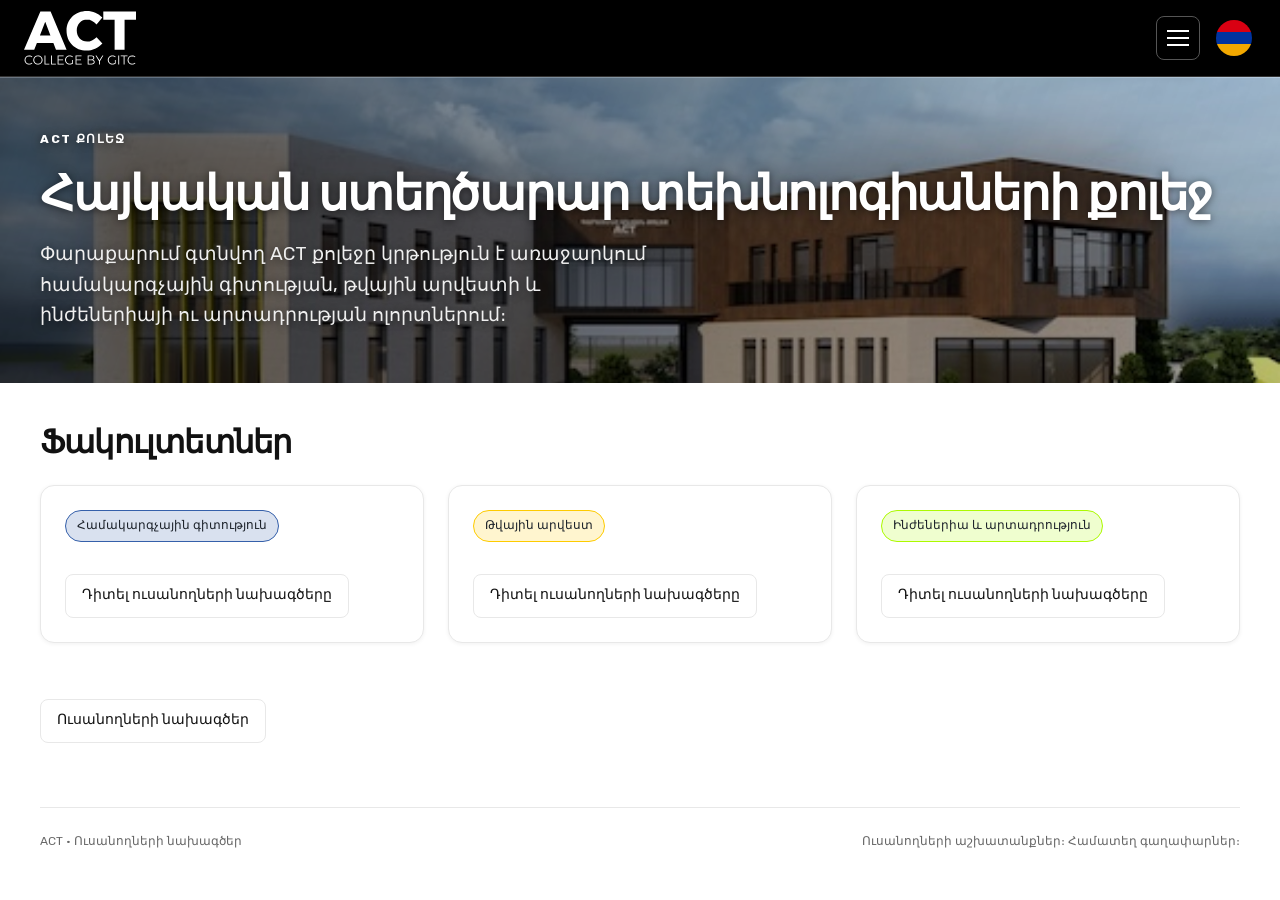
==== index.html @ 12bc4b65 "Convert navigation to static HTML pages with shared layout and bilingual content" ====
<!doctype html>
<html lang="en">
<head>
  <meta charset="utf-8">
  <meta name="viewport" content="width=device-width, initial-scale=1">

  <meta
    name="description"
    content="Explore creative and technical projects by ACT students."
  >

  <title>Home · ACT</title>

  <link rel="stylesheet" href="style.css?v=20261022-1">
  <script src="script.js?v=20261022-mp-1" defer></script>
</head>

<body data-page="index">
  <a class="skip-link" href="#main" data-translation="Skip to content">Skip to content</a>

  <header class="section-header college-header">
    <div class="college-header-inner">
      <a class="college-logo" href="index.html" aria-label="ACT College" data-translation-label="ACT College">
        <svg aria-hidden="true" focusable="false" width="92" height="44" viewBox="0 0 92 44" fill="none" xmlns="http://www.w3.org/2000/svg"><path d="M24.1277 26.3596H10.5895L8.40161 31.9179H0L13.4507 0.493075H21.8523L34.9865 31.9179H26.2752L24.1277 26.3596ZM21.7176 20.0855L17.4293 8.88113L13.0535 20.0855H21.7244H21.7176Z" fill="#fff"></path><path d="M51.8298 6.94952C47.0029 6.94952 43.3407 10.8464 43.3407 16.0467C43.3407 21.247 47.0029 25.1439 51.8298 25.1439C54.4216 25.1439 57.4174 23.7121 59.6053 21.4699L64.3851 26.623C61.0325 30.1619 56.0306 32.4919 51.3855 32.4919C41.9606 32.4919 34.9458 25.4546 34.9458 16.1278C34.9458 6.80094 42.1356 0 51.6951 0C56.3403 0 61.2143 2.10714 64.3379 5.42319L59.5986 11.1638C57.5453 8.56365 54.5495 6.94952 51.823 6.94952H51.8298Z" fill="#fff"></path><path d="M92 0.493225V7.2604H82.6155V31.9113H74.4361V7.2604H65.1391V0.493225H92Z" fill="#fff"></path><path d="M4.26852 37.1518C2.54512 37.1518 1.17178 38.5228 1.17178 40.2382C1.17178 41.9536 2.54512 43.3246 4.26852 43.3246C5.08983 43.3246 5.88422 42.9869 6.48337 42.4331L6.92095 42.9059C6.20736 43.5677 5.23121 44 4.23486 44C2.12773 44 0.437981 42.3251 0.437981 40.2449C0.437981 38.1648 2.13446 36.5169 4.25506 36.5169C5.2514 36.5169 6.21409 36.9154 6.90749 37.5705L6.47664 38.077C5.89095 37.4962 5.08983 37.1585 4.26179 37.1585L4.26852 37.1518Z" fill="#fff"></path><path d="M15.2615 40.2382C15.2615 42.3251 13.565 43.9932 11.431 43.9932C9.29691 43.9932 7.60043 42.3183 7.60043 40.2382C7.60043 38.158 9.29691 36.5101 11.431 36.5101C13.565 36.5101 15.2615 38.1648 15.2615 40.2382ZM8.34096 40.2382C8.34096 41.9536 9.74796 43.3449 11.4444 43.3449C13.1409 43.3449 14.5277 41.9536 14.5277 40.2382C14.5277 38.5227 13.1342 37.1652 11.4444 37.1652C9.75469 37.1652 8.34096 38.5362 8.34096 40.2382Z" fill="#fff"></path><path d="M17.5778 36.5709V43.2706H20.8091V43.9257H16.8574V36.5709H17.5845H17.5778Z" fill="#fff"></path><path d="M22.9626 36.5713V43.2709H26.194V43.926H22.2423V36.5713H22.9693H22.9626Z" fill="#fff"></path><path d="M32.5298 36.571V37.2261H28.3424V39.86H32.0854V40.5151H28.3424V43.2841H32.6644V43.9392H27.6221V36.5845H32.5298V36.571Z" fill="#fff"></path><path d="M39.5853 40.3327H40.2248V43.0274C39.5247 43.615 38.5283 43.9932 37.5387 43.9932C35.4181 43.9932 33.7216 42.3183 33.7216 40.2382C33.7216 38.158 35.4316 36.5101 37.5724 36.5101C38.5822 36.5101 39.5449 36.8883 40.245 37.5097L39.8276 38.023C39.2285 37.4624 38.4139 37.1517 37.5724 37.1517C35.8422 37.1517 34.4554 38.5295 34.4554 40.2382C34.4554 41.9468 35.849 43.3449 37.5791 43.3449C38.2927 43.3449 39.0063 43.095 39.5853 42.683V40.3327Z" fill="#fff"></path><path d="M47.2665 36.5709V37.226H43.0791V39.86H46.8222V40.5151H43.0791V43.2841H47.4011V43.9392H42.3588V36.5844H47.2665V36.5709Z" fill="#fff"></path><path d="M57.7415 38.4012C57.7415 39.2725 57.2299 39.8938 56.3682 40.0762C57.4453 40.2247 58.0781 40.9204 58.0781 41.9267C58.0781 43.1896 57.0952 43.9257 55.4257 43.9257H52.3222V36.5575H55.3988C56.8663 36.5575 57.7482 37.2396 57.7482 38.4012H57.7415ZM56.9943 38.4958C56.9943 37.6854 56.3951 37.2126 55.3584 37.2194H53.0425V39.806H55.3584C56.3951 39.806 56.9943 39.3333 56.9943 38.489V38.4958ZM57.3376 41.8524C57.3376 40.9676 56.6038 40.4544 55.3584 40.4544H53.0425V43.2774H55.3584C56.6038 43.2774 57.3376 42.7641 57.3376 41.8591V41.8524Z" fill="#fff"></path><path d="M62.3457 41.3053V43.9257H61.6186V41.3053L58.7575 36.5709H59.5115L61.9889 40.5286L64.4124 36.5709H65.1664L62.3457 41.3053Z" fill="#fff"></path><path d="M74.6794 40.3327H75.3189V43.0274C74.6188 43.615 73.6224 43.9932 72.6328 43.9932C70.5122 43.9932 68.8157 42.3183 68.8157 40.2382C68.8157 38.158 70.5257 36.5101 72.6665 36.5101C73.6763 36.5101 74.639 36.8883 75.3391 37.5097L74.9217 38.023C74.3226 37.4624 73.508 37.1517 72.6665 37.1517C70.9363 37.1517 69.5495 38.5295 69.5495 40.2382C69.5495 41.9468 70.9431 43.3449 72.6732 43.3449C73.3868 43.3449 74.1004 43.095 74.6794 42.683V40.3327Z" fill="#fff"></path><path d="M78.1728 36.5712V43.9259H77.4458V36.5712H78.1728Z" fill="#fff"></path><path d="M85.0123 36.5643V37.2262H82.5887V43.9258H81.8617V37.2262H79.4381V36.5643H85.0123Z" fill="#fff"></path><path d="M88.9173 37.1518C87.1939 37.1518 85.8206 38.5228 85.8206 40.2382C85.8206 41.9536 87.1939 43.3246 88.9173 43.3246C89.7386 43.3246 90.533 42.9869 91.1322 42.4332L91.5697 42.9059C90.8561 43.5678 89.88 44 88.8837 44C86.7765 44 85.0868 42.3251 85.0868 40.245C85.0868 38.1648 86.7832 36.5169 88.9038 36.5169C89.9002 36.5169 90.8629 36.9154 91.5563 37.5705L91.1254 38.077C90.5397 37.4962 89.7386 37.1585 88.9106 37.1585L88.9173 37.1518Z" fill="#fff"></path></svg>
      </a>
      <button id="college-menu-toggle" type="button" aria-expanded="false" aria-controls="college-navigation" aria-label="Menu" data-translation-label="Menu">
        <span class="menu-icon" aria-hidden="true"><span></span><span></span><span></span></span>
      </button>
      <nav id="college-navigation" class="college-navigation" aria-label="College navigation" data-translation-label="College navigation">
          <a class="college-nav-item" href="index.html" data-translation="Home">Home</a>
          <a class="college-nav-item" href="admission.html" data-translation="Admission">Admission</a>
          <a class="college-nav-item" href="portal.html" data-translation="Portal">Portal</a>
          <a class="college-nav-item" href="academia.html" data-translation="Academia">Academia</a>
          <a class="college-nav-item" href="projects.html" data-translation="Projects">Projects</a>
          <a class="college-nav-item" href="partners.html" data-translation="International Partners">International Partners</a>
          <a class="college-nav-item" href="about.html" data-translation="About Us">About Us</a>
          <a class="college-nav-item" href="careers.html" data-translation="Careers">Careers</a>
          <a class="college-nav-item" href="contact.html" data-translation="Contact Us">Contact Us</a>
          <a class="college-nav-item" href="store.html" data-translation="Store">Store</a>
        <a class="college-apply" href="admission.html" data-translation="Apply">Apply</a>
      </nav>
      <div class="language-picker">
        <button id="language-toggle" type="button" aria-label="Հայերեն․ փոխել լեզուն" aria-haspopup="menu" aria-expanded="false" aria-controls="language-menu"></button>
        <div id="language-menu" class="language-menu" role="menu" aria-label="Language / Լեզու" hidden>
          <button id="language-option" type="button" role="menuitem" aria-label="English"></button>
        </div>
      </div>
    </div>
  </header>

  <main id="main" tabindex="-1"><section class="hero"><div class="container">
    <p class="eyebrow" data-translation="ACT College">ACT College</p>
    <h1 data-translation="Armenian Creative Technologies College">Armenian Creative Technologies College</h1>
    <p data-translation="ACT College in Parakar offers education in Computer Science, Digital Art, and Engineering and Manufacturing.">ACT College in Parakar offers education in Computer Science, Digital Art, and Engineering and Manufacturing.</p>
  </div></section>
  <section class="container catalog"><h2 data-translation="Faculties">Faculties</h2><div class="grid"><article class="panel"><span class="badge cs" data-translation="Computer Science">Computer Science</span><div class="content-section"><a class="button-link" href="projects.html?category=Computer%20Science" data-translation="View student projects">View student projects</a></div></article><article class="panel"><span class="badge art" data-translation="Digital Art">Digital Art</span><div class="content-section"><a class="button-link" href="projects.html?category=Digital%20Art" data-translation="View student projects">View student projects</a></div></article><article class="panel"><span class="badge eng" data-translation="Engineering and Manufacturing">Engineering and Manufacturing</span><div class="content-section"><a class="button-link" href="projects.html?category=Engineering%20and%20Manufacturing" data-translation="View student projects">View student projects</a></div></article></div>
    <div class="content-section"><a class="button-link" href="projects.html" data-translation="Student Projects">Student Projects</a></div>
  </section></main>

  <footer class="container footer">
    <span data-translation="ACT · Student Projects">ACT · Student Projects</span>
    <span data-translation="Student work. Shared ideas.">Student work. Shared ideas.</span>
  </footer>

  <noscript>
    <p class="container">
      Please enable JavaScript to browse projects and student profiles.
    </p>
  </noscript>
</body>
</html>
---- style.css ----
/* Цвета и общие настройки */

:root {
  --ink: #1b2347;
  --muted: #59627c;
  --blue: #304fbd;
  --line: #e1e5ee;
  --surface: #f6f7fb;

  --radius: 18px;
  --shadow: 0 5px 20px rgba(27, 35, 71, 0.06);

  --cs-bg: #e4f3df;
  --cs-ink: #275d26;

  --art-bg: #fff0cc;
  --art-ink: #805214;

  --eng-bg: #e3e8ff;
  --eng-ink: #30469b;
}

* {
  box-sizing: border-box;
}

html {
  scroll-behavior: smooth;
}

body {
  margin: 0;
  background: #ffffff;
  color: var(--ink);
  font-family:
    system-ui,
    -apple-system,
    BlinkMacSystemFont,
    "Segoe UI",
    sans-serif;
  font-size: 16px;
  line-height: 1.6;
}

a {
  color: var(--blue);
  text-decoration: none;
}

a:hover {
  text-decoration: underline;
}

button {
  font: inherit;
  cursor: pointer;
}

button,
a {
  -webkit-tap-highlight-color: transparent;
}

:focus-visible {
  outline: 3px solid var(--blue);
  outline-offset: 4px;
}

#main:focus {
  outline: none;
}

img {
  display: block;
  width: 100%;
  height: auto;
  object-fit: cover;
}

h1,
h2,
h3,
p {
  margin-top: 0;
}

h1,
h2,
h3 {
  line-height: 1.2;
  letter-spacing: -0.035em;
}

h1 {
  margin-bottom: 16px;
  font-size: clamp(2rem, 4.5vw, 3.5rem);
}

h2 {
  margin-bottom: 24px;
  font-size: clamp(1.5rem, 3vw, 2rem);
}

h3 {
  margin-bottom: 12px;
  font-size: 1.25rem;
}

p {
  margin-bottom: 16px;
}

.container {
  width: min(1200px, calc(100% - 48px));
  margin-inline: auto;
}

/* Верхняя строка раздела */

.section-header {
  border-bottom: 1px solid var(--line);
}

.brand {
  display: flex;
  align-items: center;
  gap: 18px;
  min-height: 88px;
  font-size: 15px;
  font-weight: 650;
}

.brand-name {
  color: #141720;
  font-size: 36px;
  font-weight: 850;
  letter-spacing: -0.06em;
}

.brand-divider {
  width: 1px;
  height: 30px;
  background: var(--line);
}

/* Главный баннер */

.hero {
  color: #ffffff;
  background-color: #15233b;
  background-image:
    linear-gradient(
      110deg,
      rgba(14, 22, 43, 0.94),
      rgba(14, 22, 43, 0.45)
    ),
    url("assets/act-college.jpg");
  background-position: center;
  background-size: cover;
}

.hero .container {
  padding-block: 72px;
}

.eyebrow {
  margin-bottom: 16px;
  font-size: 12px;
  font-weight: 750;
  letter-spacing: 0.14em;
  text-transform: uppercase;
}

.hero p:last-child {
  max-width: 620px;
  margin-bottom: 0;
  color: #e6e9f3;
  font-size: clamp(1rem, 2vw, 1.2rem);
}

/* Каталог и фильтры */

.catalog {
  padding-block: 40px 64px;
}

.catalog-toolbar {
  display: flex;
  flex-wrap: wrap;
  align-items: center;
  justify-content: space-between;
  gap: 20px;
  margin-bottom: 28px;
}

.filters {
  display: flex;
  flex-wrap: wrap;
  gap: 8px;
}

.filter {
  min-height: 44px;
  padding: 10px 18px;
  border: 1px solid var(--line);
  border-radius: 999px;
  background: #ffffff;
  color: var(--muted);
  font-size: 14px;
  font-weight: 650;
}

.filter:hover {
  background: var(--surface);
  color: var(--ink);
}

.filter[aria-pressed="true"] {
  border-color: var(--ink);
  background: var(--ink);
  color: #ffffff;
}

.count {
  margin: 0;
  color: var(--muted);
  font-size: 14px;
}

.grid {
  display: grid;
  grid-template-columns: repeat(3, minmax(0, 1fr));
  gap: 24px;
}

/* Карточки проектов */

.project-card {
  display: flex;
  flex-direction: column;
  overflow: hidden;
  border: 1px solid var(--line);
  border-radius: var(--radius);
  background: #ffffff;
  box-shadow: var(--shadow);
  transition:
    transform 0.2s,
    box-shadow 0.2s;
}

.project-card:hover {
  transform: translateY(-3px);
  box-shadow: 0 12px 28px rgba(27, 35, 71, 0.1);
}

.card-cover {
  display: block;
  overflow: hidden;
  background: var(--surface);
}

.card-cover img {
  aspect-ratio: 16 / 10;
}

.card-body {
  display: flex;
  flex: 1;
  flex-direction: column;
  padding: 22px;
}

.badges {
  display: flex;
  flex-wrap: wrap;
  gap: 8px;
  margin-bottom: 16px;
}

.badge {
  display: inline-block;
  padding: 5px 11px;
  border-radius: 999px;
  background: var(--surface);
  color: var(--muted);
  font-size: 12px;
  font-weight: 750;
}

.badge.cs {
  background: var(--cs-bg);
  color: var(--cs-ink);
}

.badge.art {
  background: var(--art-bg);
  color: var(--art-ink);
}

.badge.eng {
  background: var(--eng-bg);
  color: var(--eng-ink);
}

.project-card h3 a {
  color: var(--ink);
}

.summary {
  margin-bottom: 24px;
  color: var(--muted);
  font-size: 14px;
}

.card-bottom {
  display: flex;
  align-items: center;
  justify-content: space-between;
  gap: 12px;
  margin-top: auto;
  padding-top: 18px;
  border-top: 1px solid var(--line);
}

.authors {
  display: flex;
  align-items: center;
  gap: 8px;
  min-width: 0;
  color: var(--muted);
  font-size: 12px;
}

.avatar-stack {
  display: flex;
  flex-shrink: 0;
}

.avatar {
  display: inline-flex;
  flex-shrink: 0;
  align-items: center;
  justify-content: center;
  width: 36px;
  height: 36px;
  border: 2px solid #ffffff;
  border-radius: 50%;
  background: #e9ecf7;
  color: #394a87;
  font-size: 12px;
  font-weight: 750;
}

.avatar-stack .avatar + .avatar {
  margin-left: -10px;
}

.avatar.large {
  width: 116px;
  height: 116px;
  border: 0;
  font-size: 30px;
}

.text-link {
  display: inline-flex;
  align-items: center;
  min-height: 44px;
  font-size: 13px;
  font-weight: 750;
  white-space: nowrap;
}

/* Страницы проекта и студента */

.page {
  padding-block: 28px 64px;
}

.back {
  display: inline-flex;
  align-items: center;
  gap: 8px;
  min-height: 44px;
  margin-bottom: 24px;
  padding: 8px 0;
  border: 0;
  background: transparent;
  color: var(--muted);
}

.back:hover {
  color: var(--blue);
}

.page-heading {
  margin-bottom: 32px;
}

.page-heading h1 {
  font-size: clamp(2rem, 4vw, 2.8rem);
}

.page-heading .badges {
  margin-bottom: 12px;
}

.meta {
  color: var(--muted);
  font-size: 14px;
}

.detail-layout {
  display: grid;
  grid-template-columns:
    minmax(0, 1.5fr)
    minmax(280px, 1fr);
  align-items: start;
  gap: 40px;
}

.project-cover {
  margin-bottom: 32px;
  border-radius: var(--radius);
  aspect-ratio: 16 / 10;
}

.prose {
  max-width: 70ch;
  color: var(--muted);
}

.content-section {
  margin-top: 32px;
}

.content-section h2 {
  margin-bottom: 16px;
  font-size: 1.5rem;
}

.tools {
  display: flex;
  flex-wrap: wrap;
  gap: 8px;
}

.tool {
  padding: 6px 12px;
  border: 1px solid var(--line);
  border-radius: 8px;
  background: var(--surface);
  font-size: 14px;
  font-weight: 600;
}

/* Команда проекта */

.panel {
  margin-bottom: 24px;
  padding: 24px;
  border: 1px solid var(--line);
  border-radius: var(--radius);
  background: var(--surface);
}

.panel h2 {
  margin-bottom: 20px;
  font-size: 1.35rem;
}

.team-member + .team-member {
  margin-top: 24px;
  padding-top: 24px;
  border-top: 1px solid var(--line);
}

.person-row {
  display: flex;
  align-items: center;
  gap: 12px;
  margin-bottom: 12px;
}

.person-row .avatar {
  width: 48px;
  height: 48px;
  font-size: 14px;
}

.person-row h3 {
  margin: 0 0 4px;
  font-size: 1rem;
}

.person-row p {
  margin: 0;
  color: var(--muted);
  font-size: 13px;
}

.role {
  margin-bottom: 6px;
  font-size: 13px;
  font-weight: 750;
}

.contribution {
  margin-bottom: 12px;
  color: var(--muted);
  font-size: 13px;
}

.team-member .tools {
  margin-bottom: 12px;
}

.team-member .tool {
  padding: 3px 8px;
  font-size: 11px;
}

/* Кнопки и внешние ссылки */

.button-link {
  display: inline-flex;
  align-items: center;
  justify-content: center;
  gap: 8px;
  min-height: 44px;
  padding: 9px 16px;
  border: 1px solid var(--line);
  border-radius: 10px;
  background: #ffffff;
  color: var(--ink);
  font-size: 14px;
  font-weight: 650;
}

.button-link:hover {
  background: #e9edf8;
  text-decoration: none;
}

.external-links {
  display: flex;
  flex-wrap: wrap;
  gap: 10px;
}

.panel .external-links {
  flex-direction: column;
}

.panel .button-link {
  justify-content: space-between;
}

/* Профиль студента */

.profile-header {
  display: flex;
  align-items: flex-start;
  gap: 32px;
  margin-bottom: 40px;
  padding: 12px 0 40px;
  border-bottom: 1px solid var(--line);
}

.profile-info {
  min-width: 0;
  width: 100%;
  max-width: 700px;
  overflow-wrap: anywhere;
}

.profile-info h1 {
  font-size: clamp(2rem, 4vw, 2.8rem);
}

.profile-info .meta {
  margin-bottom: 18px;
}

.profile-info .prose {
  margin-bottom: 24px;
}

/* Пустые состояния и нижняя строка */

.empty {
  padding: 40px;
  border: 1px dashed var(--line);
  border-radius: var(--radius);
  color: var(--muted);
}

.footer {
  display: flex;
  flex-wrap: wrap;
  justify-content: space-between;
  gap: 16px;
  padding-block: 24px;
  border-top: 1px solid var(--line);
  color: var(--muted);
  font-size: 12px;
}

.skip-link {
  position: absolute;
  top: -100px;
  left: 16px;
  z-index: 5;
  padding: 12px;
  background: #ffffff;
}

.skip-link:focus {
  top: 12px;
}

/* Планшеты и небольшие ноутбуки */

@media (max-width: 1000px) {
  .grid {
    grid-template-columns: repeat(2, minmax(0, 1fr));
  }

  .detail-layout {
    grid-template-columns:
      minmax(0, 1fr)
      minmax(260px, 0.8fr);
    gap: 24px;
  }

  .card-bottom {
    flex-wrap: wrap;
  }

  .hero .container {
    padding-block: 56px;
  }
}

/* Телефоны */

@media (max-width: 700px) {
  .container {
    width: calc(100% - 32px);
  }

  .brand {
    gap: 12px;
    min-height: 72px;
  }

  .brand-name {
    font-size: 30px;
  }

  .hero .container {
    padding-block: 44px;
  }

  .grid,
  .detail-layout {
    grid-template-columns: 1fr;
  }

  .catalog {
    padding-top: 24px;
  }

  .catalog-toolbar {
    gap: 12px;
  }

  .filter {
    padding: 10px 13px;
    font-size: 12px;
  }

  .card-bottom {
    flex-wrap: nowrap;
  }

  .profile-header {
    flex-direction: column;
    gap: 20px;
  }

  .avatar.large {
    width: 88px;
    height: 88px;
    font-size: 24px;
  }

  .panel {
    padding: 20px;
  }

  .page {
    padding-top: 16px;
  }

  .detail-layout {
    gap: 24px;
  }

  .footer {
    flex-direction: column;
    gap: 4px;
  }
}

/* Учитываем настройку уменьшения анимации */

@media (prefers-reduced-motion: reduce) {
  html {
    scroll-behavior: auto;
  }

  .project-card {
    transition: none;
  }

  .project-card:hover {
    transform: none;
  }
}

/* Add this block to the END of style.css. Local font is in assets/fonts. */
@font-face {
  font-family: Rubik;
  src: url("assets/fonts/rubik-latin.woff2") format("woff2");
  font-style: normal;
  font-weight: 300 900;
  font-display: swap;
}

:root {
  --ink: #111111;
  --muted: #666666;
  --blue: #111111;
  --line: #e8e8e8;
  --surface: #fafafa;
  --radius: 14px;
  --shadow: 0 1px 4px rgba(0, 0, 0, 0.06);
  --cs-bg: rgba(53, 96, 170, 0.19);
  --cs-ink: #1c222a;
  --art-bg: rgba(254, 203, 0, 0.19);
  --art-ink: #1c222a;
  --eng-bg: rgba(172, 250, 0, 0.19);
  --eng-ink: #1c222a;
}

body { font-family: Rubik, Arial, sans-serif; }
h1, h2, h3 { letter-spacing: -0.025em; font-weight: 600; }
.brand-name { color: #000; }
.avatar { background: #f0f0f0; color: #111; }
.filter { border-radius: 8px; font-weight: 500; }
.filter[aria-pressed="true"] { background: #111; border-color: #111; }
.badge { border: 1px solid transparent; font-weight: 500; }
.badge.cs { border-color: #3560aa; }
.badge.art { border-color: #fecb00; }
.badge.eng { border-color: #acfa00; }
.hero {
  background-color: #111;
  background-image: linear-gradient(110deg, rgba(0,0,0,.58), rgba(0,0,0,.12)), url("assets/act-college.jpg");
}
.hero p:last-child { color: #efefef; font-weight: 400; }
.hero .container { padding-block: 52px; }
.hero h1 { font-size: clamp(2rem, 4vw, 3rem); }
.project-card { transition: transform .18s, box-shadow .18s; }
.project-card:hover { transform: translateY(-2px); box-shadow: 0 5px 14px rgba(0,0,0,.08); }
.card-cover img { height: 160px; aspect-ratio: auto; object-fit: cover; object-position: center; }
.card-body { padding: 20px; }
.summary { font-weight: 400; }
.card-authors { display: flex; flex-direction: column; gap: 8px; margin-bottom: 16px; }
.card-author { display: flex; align-items: center; gap: 12px; min-width: 0; }
.card-author a { color: #666; font-size: 13px; line-height: 1.4; overflow-wrap: anywhere; }
.card-author .avatar { width: 36px; height: 36px; font-size: 12px; border: 0; }
.card-bottom { flex-wrap: wrap; padding-top: 12px; }
.created { color: #737373; font-size: 12px; }
.text-link { color: #111; }
.button-link { border-radius: 8px; font-weight: 500; }
.button-link:hover { background: #f1f1f1; }
.tool { background: #f4f4f4; color: #444; font-weight: 400; }
.person-row { align-items: flex-start; }
.person-row h3 { color: #111; margin-bottom: 8px; }
.person-row .badge { font-size: 11px; }
.person-course { margin-top: 6px !important; }
.profile-facts { display: grid; gap: 12px; margin: 0 0 24px; }
.profile-facts div { display: grid; grid-template-columns: max-content minmax(0,1fr); align-items: start; gap: 12px; }
.profile-facts dt { color: #737373; font-size: 13px; }
.profile-facts dd { min-width: 0; margin: 0; color: #111; font-size: 14px; }
.profile-facts .badge { max-width: 100%; white-space: normal; overflow-wrap: anywhere; }
.panel { background: #fff; box-shadow: var(--shadow); }
.tools-label { font-size: 12px; color: #737373; margin-bottom: 8px; }
.page-enter { animation: page-appear .18s ease-out both; }
@keyframes page-appear { from { opacity: 0; transform: translateY(4px); } to { opacity: 1; transform: translateY(0); } }

/* Cover + additional images: swipe, arrows and keyboard. */
.project-gallery { margin: 0 0 28px; }
.gallery-track { display: flex; overflow-x: auto; scroll-snap-type: x mandatory; scroll-behavior: smooth; border: 1px solid var(--line); border-radius: 14px; background: #fafafa; scrollbar-width: none; }
.gallery-track::-webkit-scrollbar { display: none; }
.gallery-slide { flex: 0 0 100%; min-width: 0; margin: 0; scroll-snap-align: start; scroll-snap-stop: always; }
.gallery-slide img { width: 100%; height: clamp(200px, 30vw, 340px); object-fit: contain; }
.gallery-controls { display: flex; align-items: center; justify-content: space-between; gap: 12px; padding-top: 10px; }
.gallery-controls button { width: 44px; height: 44px; border: 1px solid var(--line); border-radius: 8px; background: #fff; color: #111; }
.gallery-controls button:hover { background: #f2f2f2; }
.gallery-controls button:disabled { opacity: .35; cursor: default; }
.gallery-status { margin: 0; font-size: 12px; color: #666; }
.gallery-caption { font-size: 12px; color: #737373; margin-top: 8px; }
@media(max-width:700px) {
  .hero .container { padding-block: 40px; }
  .card-cover img { height: 150px; }
  .gallery-slide img { height: 220px; }
  .profile-facts div { grid-template-columns: minmax(0,1fr); gap: 6px; }
}
@media(prefers-reduced-motion:reduce) {
  .page-enter { animation: none; }
  .gallery-track { scroll-behavior: auto; }
}

/* Stack category labels without shrinking their text. */
.project-card .badges { flex-direction: column; align-items: flex-start; }
.project-card .badge { max-width: 100%; white-space: normal; overflow-wrap: anywhere; }
.person-row > div { min-width: 0; }

/* Language flags: current language and one alternative. */
.section-title { flex: 1; min-width: 0; }
.language-picker { position: relative; margin-left: auto; flex-shrink: 0; z-index: 10; }
#language-toggle { display: flex; align-items: center; justify-content: center; width: 54px; height: 54px; padding: 3px; border: 0; border-radius: 50%; background: transparent; }
.flag-circle { display: block; width: 48px; height: 48px; border-radius: 50%; overflow: hidden; }
.flag-circle svg { display: block; width: 100%; height: 100%; }
.language-menu { position: absolute; right: -10px; top: calc(100% + 12px); width: 80px; padding: 8px; border: 1px solid #eee; border-radius: 8px; background: #fff; box-shadow: 0 8px 24px rgba(0,0,0,.18); }
.language-menu[hidden] { display: none; }
#language-option { display: flex; align-items: center; justify-content: center; width: 62px; height: 62px; padding: 6px; border: 0; border-radius: 6px; background: #fff; }
#language-option:hover { background: #f2f2f2; }
@media(max-width:500px) { .brand { gap: 10px; } .brand-divider { display: none; } .section-title { font-size: 12px; line-height: 1.4; } }


/* ACT College header and navigation links. */
.college-header { background: #000; border-bottom: 1px solid #333; color: #fff; }
.college-header-inner { display: grid; grid-template-columns: 112px minmax(0, 1fr) 44px; align-items: center; gap: 24px; width: min(1920px, calc(100% - 80px)); min-height: 84px; margin-inline: auto; }
.college-logo { display: flex; flex-shrink: 0; align-items: center; }
.college-logo svg { display: block; width: 112px; height: auto; }
/* Identical columns in both languages keep every menu item in place. */
.college-navigation { display: grid; grid-template-columns: .8fr minmax(110px, 1.1fr) .75fr 1fr minmax(90px, .9fr) 1.5fr 1fr minmax(94px, 1fr) 1.2fr .8fr 112px; align-items: center; gap: 10px; min-width: 0; }
.college-nav-item { display: flex; align-items: center; justify-content: center; text-decoration: none; padding: 8px 0; min-height: 44px; min-width: 0; border: 0; background: transparent; color: #a3a3a3; font-size: 14px; font-weight: 500; line-height: 1.35; text-align: center; }
.college-nav-item { transform: scale(1); transform-origin: center; transition: color 0.3s ease, opacity 0.3s ease, transform 0.3s ease; }
.college-nav-item.active { color: #fff; }
.college-nav-item:hover { color: #fff; text-decoration: none; }
@media (hover: hover) and (pointer: fine) {
  .college-nav-item:hover { transform: scale(1.1); }
}
.college-apply { display: inline-flex; align-items: center; justify-content: center; text-decoration: none; width: 112px; height: 44px; padding: 8px 12px; border: 1px solid #ddd; border-radius: 8px; background: #fafafa; color: #111; font-size: 15px; font-weight: 500; line-height: 1.3; white-space: nowrap; }
.college-apply:hover { background: #e9e9e9; text-decoration: none; }
.college-header :focus-visible { outline-color: #90b9ff; }
.college-header .language-picker { margin-left: 0; }
.college-header #language-toggle { width: 44px; height: 44px; padding: 4px; }
.college-header .flag-circle { width: 36px; height: 36px; }
.college-header #language-option .flag-circle { width: 36px; height: 36px; }
.college-header #language-option { width: 44px; height: 44px; padding: 4px; }
.college-header .language-menu { right: 0; top: calc(100% + 8px); width: 44px; padding: 0; border: 0; }
#college-menu-toggle { display: none; align-items: center; justify-content: center; width: 44px; height: 44px; padding: 10px; border: 1px solid #555; border-radius: 8px; background: transparent; color: #fff; }
.menu-icon { display: flex; flex-direction: column; gap: 5px; width: 22px; }
.menu-icon span { display: block; width: 22px; height: 2px; background: currentColor; }
.hero { border-top: 1px solid rgba(255,255,255,.2); background-position: center 28%; }
.hero h1, .hero .eyebrow, .hero p:last-child { text-shadow: 0 1px 8px rgba(0,0,0,.55); }
@media (min-width: 1341px) and (max-width: 1440px) {
  .college-navigation { column-gap: 6px; }
}
@media (max-width: 1340px) {
  .college-header-inner { display: flex; flex-wrap: wrap; gap: 12px; width: calc(100% - 48px); min-height: 76px; padding-block: 10px; }
  .college-logo { margin-right: auto; }
  .college-logo svg { width: 112px; }
  #college-menu-toggle { display: inline-flex; }
  .college-navigation { display: none; order: 4; flex: 0 0 100%; flex-wrap: wrap; justify-content: flex-start; gap: 8px 24px; padding: 16px 0 8px; border-top: 1px solid #333; }
  .college-navigation.is-open { display: flex; }
  .college-nav-item { justify-content: flex-start; font-size: 15px; text-align: left; }
  .college-apply { min-height: 44px; padding: 8px 12px; font-size: 15px; }
}
@media (max-width: 600px) {
  .college-header-inner { width: calc(100% - 32px); min-height: 72px; padding-block: 10px; }
  .college-logo svg { width: 100px; }
  .college-navigation { display: none; grid-template-columns: repeat(2, minmax(0, 1fr)); column-gap: 16px; }
  .college-navigation.is-open { display: grid; }
  .college-nav-item { white-space: normal; overflow-wrap: anywhere; }
  .college-apply { grid-column: 1 / -1; justify-self: start; margin-top: 8px; }
}


/* Mobile categories: four equal cells without changing button styling. */
@media (max-width: 700px) {
  .catalog-toolbar {
    min-width: 0;
  }

  .filters {
    display: grid;
    grid-template-columns: repeat(2, minmax(0, 1fr));
    grid-auto-rows: 1fr;
    flex: 0 0 100%;
    width: 100%;
    max-width: 100%;
    min-width: 0;
  }

  .filters .filter {
    min-width: 0;
    white-space: normal;
    overflow-wrap: anywhere;
  }
}
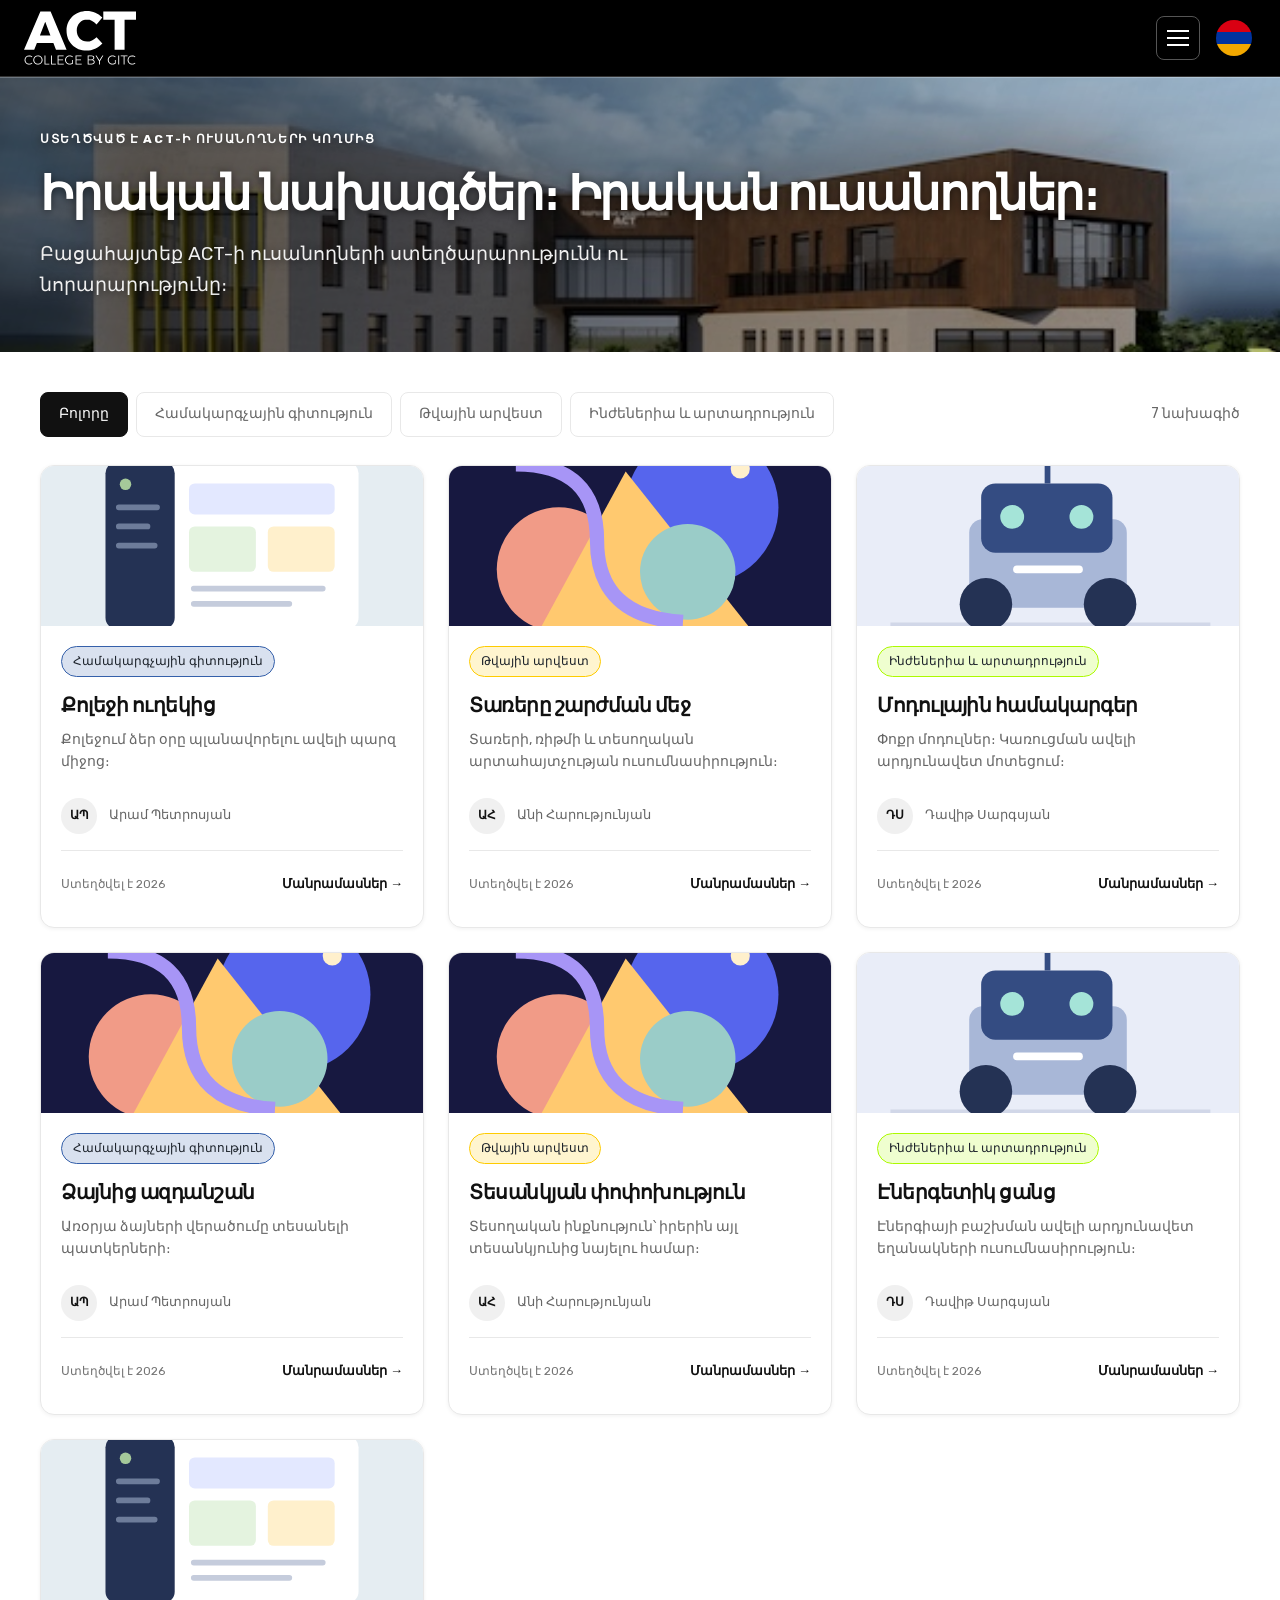
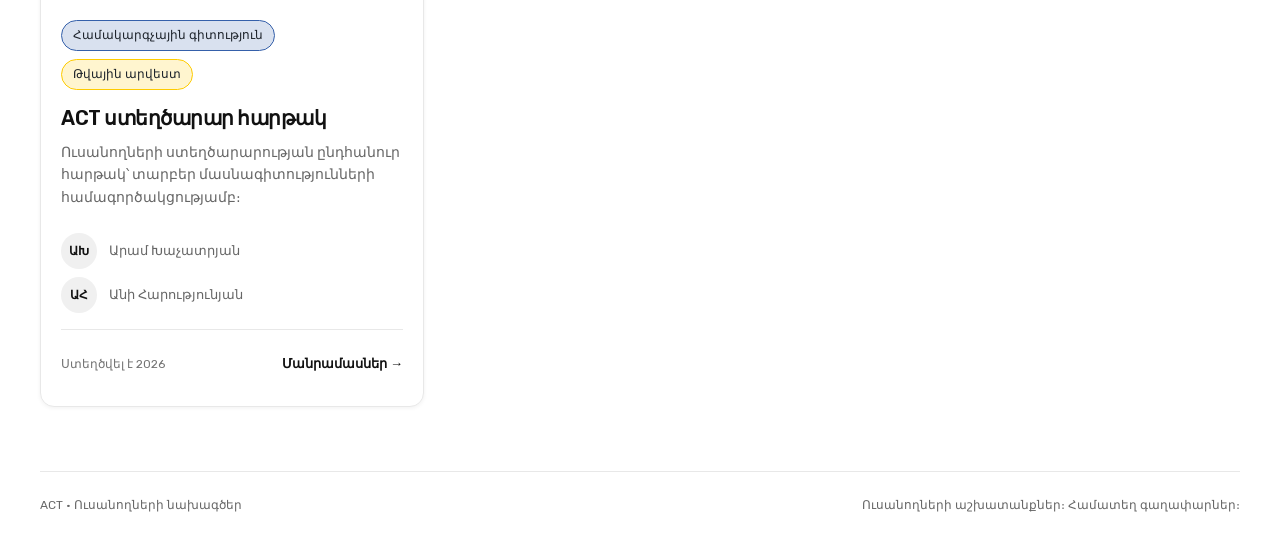
==== commit 910d085f: "Restore project catalogue and link directly to official ACT pages in the same tab" ====
--- a/index.html
+++ b/index.html
@@ -9,35 +9,35 @@
     content="Explore creative and technical projects by ACT students."
   >
 
-  <title>Home · ACT</title>
+  <title>Student Projects · ACT</title>
 
   <link rel="stylesheet" href="style.css?v=20261022-1">
-  <script src="script.js?v=20261022-mp-1" defer></script>
+  <script src="script.js?v=20261022-fix-1" defer></script>
 </head>
 
-<body data-page="index">
+<body>
   <a class="skip-link" href="#main" data-translation="Skip to content">Skip to content</a>
 
   <header class="section-header college-header">
     <div class="college-header-inner">
-      <a class="college-logo" href="index.html" aria-label="ACT College" data-translation-label="ACT College">
+      <a class="college-logo" href="https://www.actcollege.am/en" data-college-path="" aria-label="ACT College" data-translation-label="ACT College">
         <svg aria-hidden="true" focusable="false" width="92" height="44" viewBox="0 0 92 44" fill="none" xmlns="http://www.w3.org/2000/svg"><path d="M24.1277 26.3596H10.5895L8.40161 31.9179H0L13.4507 0.493075H21.8523L34.9865 31.9179H26.2752L24.1277 26.3596ZM21.7176 20.0855L17.4293 8.88113L13.0535 20.0855H21.7244H21.7176Z" fill="#fff"></path><path d="M51.8298 6.94952C47.0029 6.94952 43.3407 10.8464 43.3407 16.0467C43.3407 21.247 47.0029 25.1439 51.8298 25.1439C54.4216 25.1439 57.4174 23.7121 59.6053 21.4699L64.3851 26.623C61.0325 30.1619 56.0306 32.4919 51.3855 32.4919C41.9606 32.4919 34.9458 25.4546 34.9458 16.1278C34.9458 6.80094 42.1356 0 51.6951 0C56.3403 0 61.2143 2.10714 64.3379 5.42319L59.5986 11.1638C57.5453 8.56365 54.5495 6.94952 51.823 6.94952H51.8298Z" fill="#fff"></path><path d="M92 0.493225V7.2604H82.6155V31.9113H74.4361V7.2604H65.1391V0.493225H92Z" fill="#fff"></path><path d="M4.26852 37.1518C2.54512 37.1518 1.17178 38.5228 1.17178 40.2382C1.17178 41.9536 2.54512 43.3246 4.26852 43.3246C5.08983 43.3246 5.88422 42.9869 6.48337 42.4331L6.92095 42.9059C6.20736 43.5677 5.23121 44 4.23486 44C2.12773 44 0.437981 42.3251 0.437981 40.2449C0.437981 38.1648 2.13446 36.5169 4.25506 36.5169C5.2514 36.5169 6.21409 36.9154 6.90749 37.5705L6.47664 38.077C5.89095 37.4962 5.08983 37.1585 4.26179 37.1585L4.26852 37.1518Z" fill="#fff"></path><path d="M15.2615 40.2382C15.2615 42.3251 13.565 43.9932 11.431 43.9932C9.29691 43.9932 7.60043 42.3183 7.60043 40.2382C7.60043 38.158 9.29691 36.5101 11.431 36.5101C13.565 36.5101 15.2615 38.1648 15.2615 40.2382ZM8.34096 40.2382C8.34096 41.9536 9.74796 43.3449 11.4444 43.3449C13.1409 43.3449 14.5277 41.9536 14.5277 40.2382C14.5277 38.5227 13.1342 37.1652 11.4444 37.1652C9.75469 37.1652 8.34096 38.5362 8.34096 40.2382Z" fill="#fff"></path><path d="M17.5778 36.5709V43.2706H20.8091V43.9257H16.8574V36.5709H17.5845H17.5778Z" fill="#fff"></path><path d="M22.9626 36.5713V43.2709H26.194V43.926H22.2423V36.5713H22.9693H22.9626Z" fill="#fff"></path><path d="M32.5298 36.571V37.2261H28.3424V39.86H32.0854V40.5151H28.3424V43.2841H32.6644V43.9392H27.6221V36.5845H32.5298V36.571Z" fill="#fff"></path><path d="M39.5853 40.3327H40.2248V43.0274C39.5247 43.615 38.5283 43.9932 37.5387 43.9932C35.4181 43.9932 33.7216 42.3183 33.7216 40.2382C33.7216 38.158 35.4316 36.5101 37.5724 36.5101C38.5822 36.5101 39.5449 36.8883 40.245 37.5097L39.8276 38.023C39.2285 37.4624 38.4139 37.1517 37.5724 37.1517C35.8422 37.1517 34.4554 38.5295 34.4554 40.2382C34.4554 41.9468 35.849 43.3449 37.5791 43.3449C38.2927 43.3449 39.0063 43.095 39.5853 42.683V40.3327Z" fill="#fff"></path><path d="M47.2665 36.5709V37.226H43.0791V39.86H46.8222V40.5151H43.0791V43.2841H47.4011V43.9392H42.3588V36.5844H47.2665V36.5709Z" fill="#fff"></path><path d="M57.7415 38.4012C57.7415 39.2725 57.2299 39.8938 56.3682 40.0762C57.4453 40.2247 58.0781 40.9204 58.0781 41.9267C58.0781 43.1896 57.0952 43.9257 55.4257 43.9257H52.3222V36.5575H55.3988C56.8663 36.5575 57.7482 37.2396 57.7482 38.4012H57.7415ZM56.9943 38.4958C56.9943 37.6854 56.3951 37.2126 55.3584 37.2194H53.0425V39.806H55.3584C56.3951 39.806 56.9943 39.3333 56.9943 38.489V38.4958ZM57.3376 41.8524C57.3376 40.9676 56.6038 40.4544 55.3584 40.4544H53.0425V43.2774H55.3584C56.6038 43.2774 57.3376 42.7641 57.3376 41.8591V41.8524Z" fill="#fff"></path><path d="M62.3457 41.3053V43.9257H61.6186V41.3053L58.7575 36.5709H59.5115L61.9889 40.5286L64.4124 36.5709H65.1664L62.3457 41.3053Z" fill="#fff"></path><path d="M74.6794 40.3327H75.3189V43.0274C74.6188 43.615 73.6224 43.9932 72.6328 43.9932C70.5122 43.9932 68.8157 42.3183 68.8157 40.2382C68.8157 38.158 70.5257 36.5101 72.6665 36.5101C73.6763 36.5101 74.639 36.8883 75.3391 37.5097L74.9217 38.023C74.3226 37.4624 73.508 37.1517 72.6665 37.1517C70.9363 37.1517 69.5495 38.5295 69.5495 40.2382C69.5495 41.9468 70.9431 43.3449 72.6732 43.3449C73.3868 43.3449 74.1004 43.095 74.6794 42.683V40.3327Z" fill="#fff"></path><path d="M78.1728 36.5712V43.9259H77.4458V36.5712H78.1728Z" fill="#fff"></path><path d="M85.0123 36.5643V37.2262H82.5887V43.9258H81.8617V37.2262H79.4381V36.5643H85.0123Z" fill="#fff"></path><path d="M88.9173 37.1518C87.1939 37.1518 85.8206 38.5228 85.8206 40.2382C85.8206 41.9536 87.1939 43.3246 88.9173 43.3246C89.7386 43.3246 90.533 42.9869 91.1322 42.4332L91.5697 42.9059C90.8561 43.5678 89.88 44 88.8837 44C86.7765 44 85.0868 42.3251 85.0868 40.245C85.0868 38.1648 86.7832 36.5169 88.9038 36.5169C89.9002 36.5169 90.8629 36.9154 91.5563 37.5705L91.1254 38.077C90.5397 37.4962 89.7386 37.1585 88.9106 37.1585L88.9173 37.1518Z" fill="#fff"></path></svg>
       </a>
       <button id="college-menu-toggle" type="button" aria-expanded="false" aria-controls="college-navigation" aria-label="Menu" data-translation-label="Menu">
         <span class="menu-icon" aria-hidden="true"><span></span><span></span><span></span></span>
       </button>
       <nav id="college-navigation" class="college-navigation" aria-label="College navigation" data-translation-label="College navigation">
-          <a class="college-nav-item" href="index.html" data-translation="Home">Home</a>
-          <a class="college-nav-item" href="admission.html" data-translation="Admission">Admission</a>
-          <a class="college-nav-item" href="portal.html" data-translation="Portal">Portal</a>
-          <a class="college-nav-item" href="academia.html" data-translation="Academia">Academia</a>
-          <a class="college-nav-item" href="projects.html" data-translation="Projects">Projects</a>
-          <a class="college-nav-item" href="partners.html" data-translation="International Partners">International Partners</a>
-          <a class="college-nav-item" href="about.html" data-translation="About Us">About Us</a>
-          <a class="college-nav-item" href="careers.html" data-translation="Careers">Careers</a>
-          <a class="college-nav-item" href="contact.html" data-translation="Contact Us">Contact Us</a>
-          <a class="college-nav-item" href="store.html" data-translation="Store">Store</a>
-        <a class="college-apply" href="admission.html" data-translation="Apply">Apply</a>
+          <a class="college-nav-item" href="https://www.actcollege.am/en" data-college-path="" data-translation="Home">Home</a>
+          <a class="college-nav-item" href="https://www.actcollege.am/en/admission" data-college-path="/admission" data-translation="Admission">Admission</a>
+          <a class="college-nav-item" href="https://portal.actcollege.am/login/student" data-translation="Portal">Portal</a>
+          <a class="college-nav-item" href="https://www.actcollege.am/en/academic" data-college-path="/academic" data-translation="Academia">Academia</a>
+          <a class="college-nav-item" href="./#/projects/All" aria-current="page" data-translation="Projects">Projects</a>
+          <a class="college-nav-item" href="https://www.actcollege.am/en/partners" data-college-path="/partners" data-translation="International Partners">International Partners</a>
+          <a class="college-nav-item" href="https://www.actcollege.am/en/about" data-college-path="/about" data-translation="About Us">About Us</a>
+          <a class="college-nav-item" href="https://careers.actcollege.am/en/positions" data-translation="Careers">Careers</a>
+          <a class="college-nav-item" href="https://www.actcollege.am/en/contact" data-college-path="/contact" data-translation="Contact Us">Contact Us</a>
+          <a class="college-nav-item" href="https://www.actcollege.am/en/store" data-college-path="/store" data-translation="Store">Store</a>
+        <a class="college-apply" href="https://www.actcollege.am/en/admission" data-college-path="/admission" data-translation="Apply">Apply</a>
       </nav>
       <div class="language-picker">
         <button id="language-toggle" type="button" aria-label="Հայերեն․ փոխել լեզուն" aria-haspopup="menu" aria-expanded="false" aria-controls="language-menu"></button>
@@ -48,14 +48,7 @@
     </div>
   </header>
 
-  <main id="main" tabindex="-1"><section class="hero"><div class="container">
-    <p class="eyebrow" data-translation="ACT College">ACT College</p>
-    <h1 data-translation="Armenian Creative Technologies College">Armenian Creative Technologies College</h1>
-    <p data-translation="ACT College in Parakar offers education in Computer Science, Digital Art, and Engineering and Manufacturing.">ACT College in Parakar offers education in Computer Science, Digital Art, and Engineering and Manufacturing.</p>
-  </div></section>
-  <section class="container catalog"><h2 data-translation="Faculties">Faculties</h2><div class="grid"><article class="panel"><span class="badge cs" data-translation="Computer Science">Computer Science</span><div class="content-section"><a class="button-link" href="projects.html?category=Computer%20Science" data-translation="View student projects">View student projects</a></div></article><article class="panel"><span class="badge art" data-translation="Digital Art">Digital Art</span><div class="content-section"><a class="button-link" href="projects.html?category=Digital%20Art" data-translation="View student projects">View student projects</a></div></article><article class="panel"><span class="badge eng" data-translation="Engineering and Manufacturing">Engineering and Manufacturing</span><div class="content-section"><a class="button-link" href="projects.html?category=Engineering%20and%20Manufacturing" data-translation="View student projects">View student projects</a></div></article></div>
-    <div class="content-section"><a class="button-link" href="projects.html" data-translation="Student Projects">Student Projects</a></div>
-  </section></main>
+  <main id="main" tabindex="-1"></main>
 
   <footer class="container footer">
     <span data-translation="ACT · Student Projects">ACT · Student Projects</span>
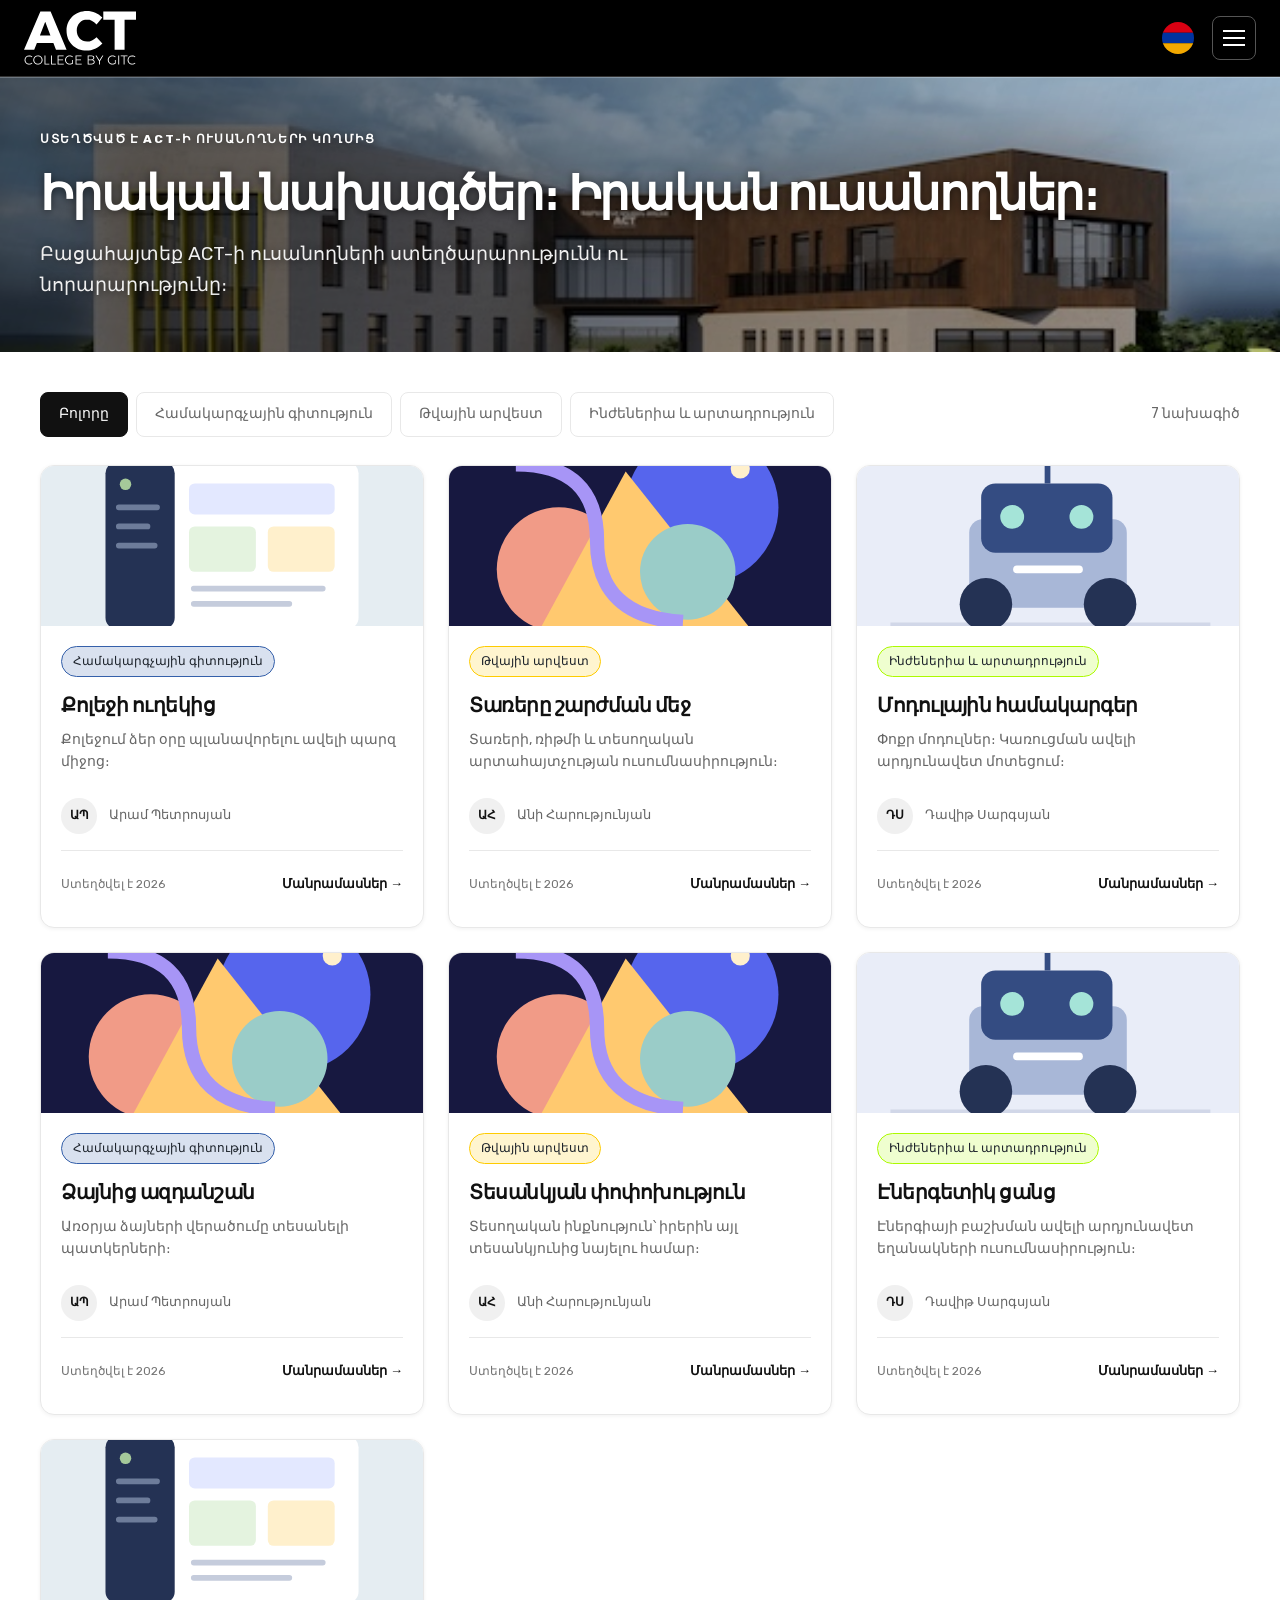
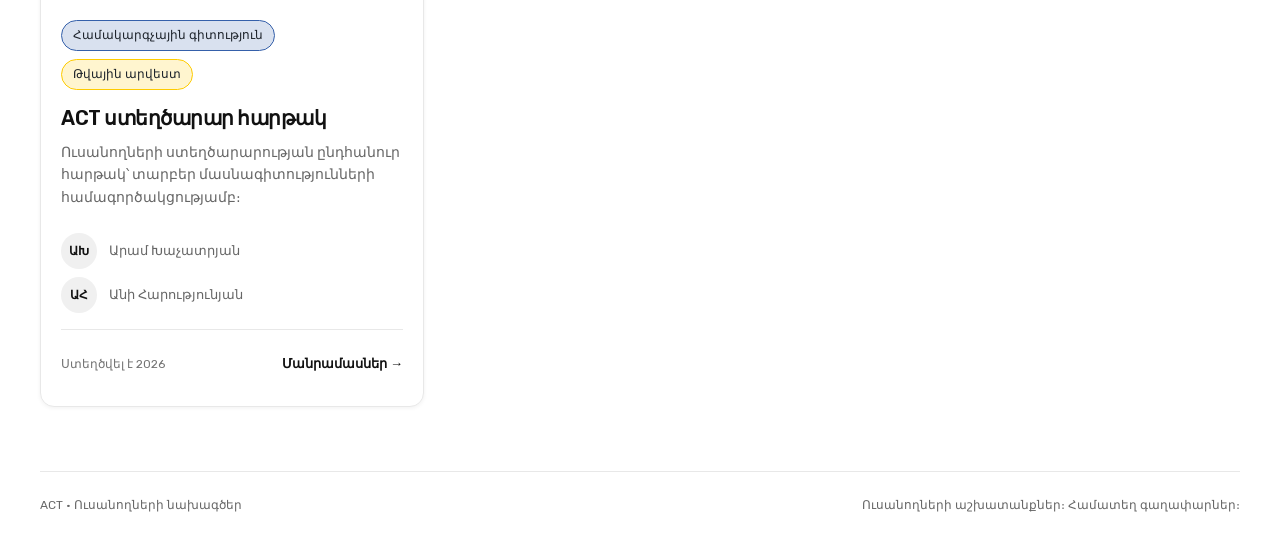
==== commit d81f104f: "Add responsive full-screen ACT navigation with centered links and smaller flags" ====
--- a/index.html
+++ b/index.html
@@ -11,8 +11,8 @@
 
   <title>Student Projects · ACT</title>
 
-  <link rel="stylesheet" href="style.css?v=20261022-1">
-  <script src="script.js?v=20261022-fix-1" defer></script>
+  <link rel="stylesheet" href="style.css?v=20261025-menu-1">
+  <script src="script.js?v=20261025-menu-1" defer></script>
 </head>
 
 <body>
--- a/style.css
+++ b/style.css
@@ -869,26 +869,39 @@
 .menu-icon span { display: block; width: 22px; height: 2px; background: currentColor; }
 .hero { border-top: 1px solid rgba(255,255,255,.2); background-position: center 28%; }
 .hero h1, .hero .eyebrow, .hero p:last-child { text-shadow: 0 1px 8px rgba(0,0,0,.55); }
-@media (min-width: 1341px) and (max-width: 1440px) {
-  .college-navigation { column-gap: 6px; }
-}
-@media (max-width: 1340px) {
-  .college-header-inner { display: flex; flex-wrap: wrap; gap: 12px; width: calc(100% - 48px); min-height: 76px; padding-block: 10px; }
+/* Collapse before the translated navigation becomes crowded. */
+.college-header .flag-circle,
+.college-header #language-option .flag-circle { width: 32px; height: 32px; }
+.menu-icon span { transition: transform .3s ease, opacity .3s ease; }
+#college-menu-toggle[aria-expanded="true"] .menu-icon span:nth-child(1) { transform: translateY(7px) rotate(45deg); }
+#college-menu-toggle[aria-expanded="true"] .menu-icon span:nth-child(2) { opacity: 0; }
+#college-menu-toggle[aria-expanded="true"] .menu-icon span:nth-child(3) { transform: translateY(-7px) rotate(-45deg); }
+body.college-menu-open { overflow: hidden; padding-top: var(--college-menu-top, 76px); }
+@media (max-width: 1700px) {
+  .college-header-inner { display: flex; flex-wrap: nowrap; gap: 12px; width: calc(100% - 48px); min-height: 76px; padding-block: 10px; }
   .college-logo { margin-right: auto; }
   .college-logo svg { width: 112px; }
-  #college-menu-toggle { display: inline-flex; }
-  .college-navigation { display: none; order: 4; flex: 0 0 100%; flex-wrap: wrap; justify-content: flex-start; gap: 8px 24px; padding: 16px 0 8px; border-top: 1px solid #333; }
-  .college-navigation.is-open { display: flex; }
-  .college-nav-item { justify-content: flex-start; font-size: 15px; text-align: left; }
-  .college-apply { min-height: 44px; padding: 8px 12px; font-size: 15px; }
+  .college-header .language-picker { order: 2; z-index: 2; }
+  #college-menu-toggle { display: inline-flex; order: 3; z-index: 2; }
+  .college-navigation { display: none; }
+  .college-menu-open .college-header { position: fixed; inset: 0; z-index: 1000; }
+  .college-menu-open .college-header-inner { position: relative; z-index: 1; }
+  .college-navigation.is-open {
+    display: flex; position: fixed; inset: var(--college-menu-top, 76px) 0 0;
+    flex-direction: column; align-items: center; justify-content: flex-start;
+    gap: 20px; padding: 24px 24px max(24px, env(safe-area-inset-bottom));
+    margin: 0; overflow-y: auto; overscroll-behavior: contain; background: #000;
+  }
+  .college-navigation.is-open > a { flex-shrink: 0; }
+  .college-nav-item { justify-content: center; text-align: center; max-width: 100%; white-space: normal; overflow-wrap: anywhere; }
+  .college-apply { margin-top: 4px; }
+}
+@media (max-width: 1340px) {
+  .college-nav-item { font-size: 15px; }
 }
 @media (max-width: 600px) {
   .college-header-inner { width: calc(100% - 32px); min-height: 72px; padding-block: 10px; }
   .college-logo svg { width: 100px; }
-  .college-navigation { display: none; grid-template-columns: repeat(2, minmax(0, 1fr)); column-gap: 16px; }
-  .college-navigation.is-open { display: grid; }
-  .college-nav-item { white-space: normal; overflow-wrap: anywhere; }
-  .college-apply { grid-column: 1 / -1; justify-self: start; margin-top: 8px; }
 }
 
 
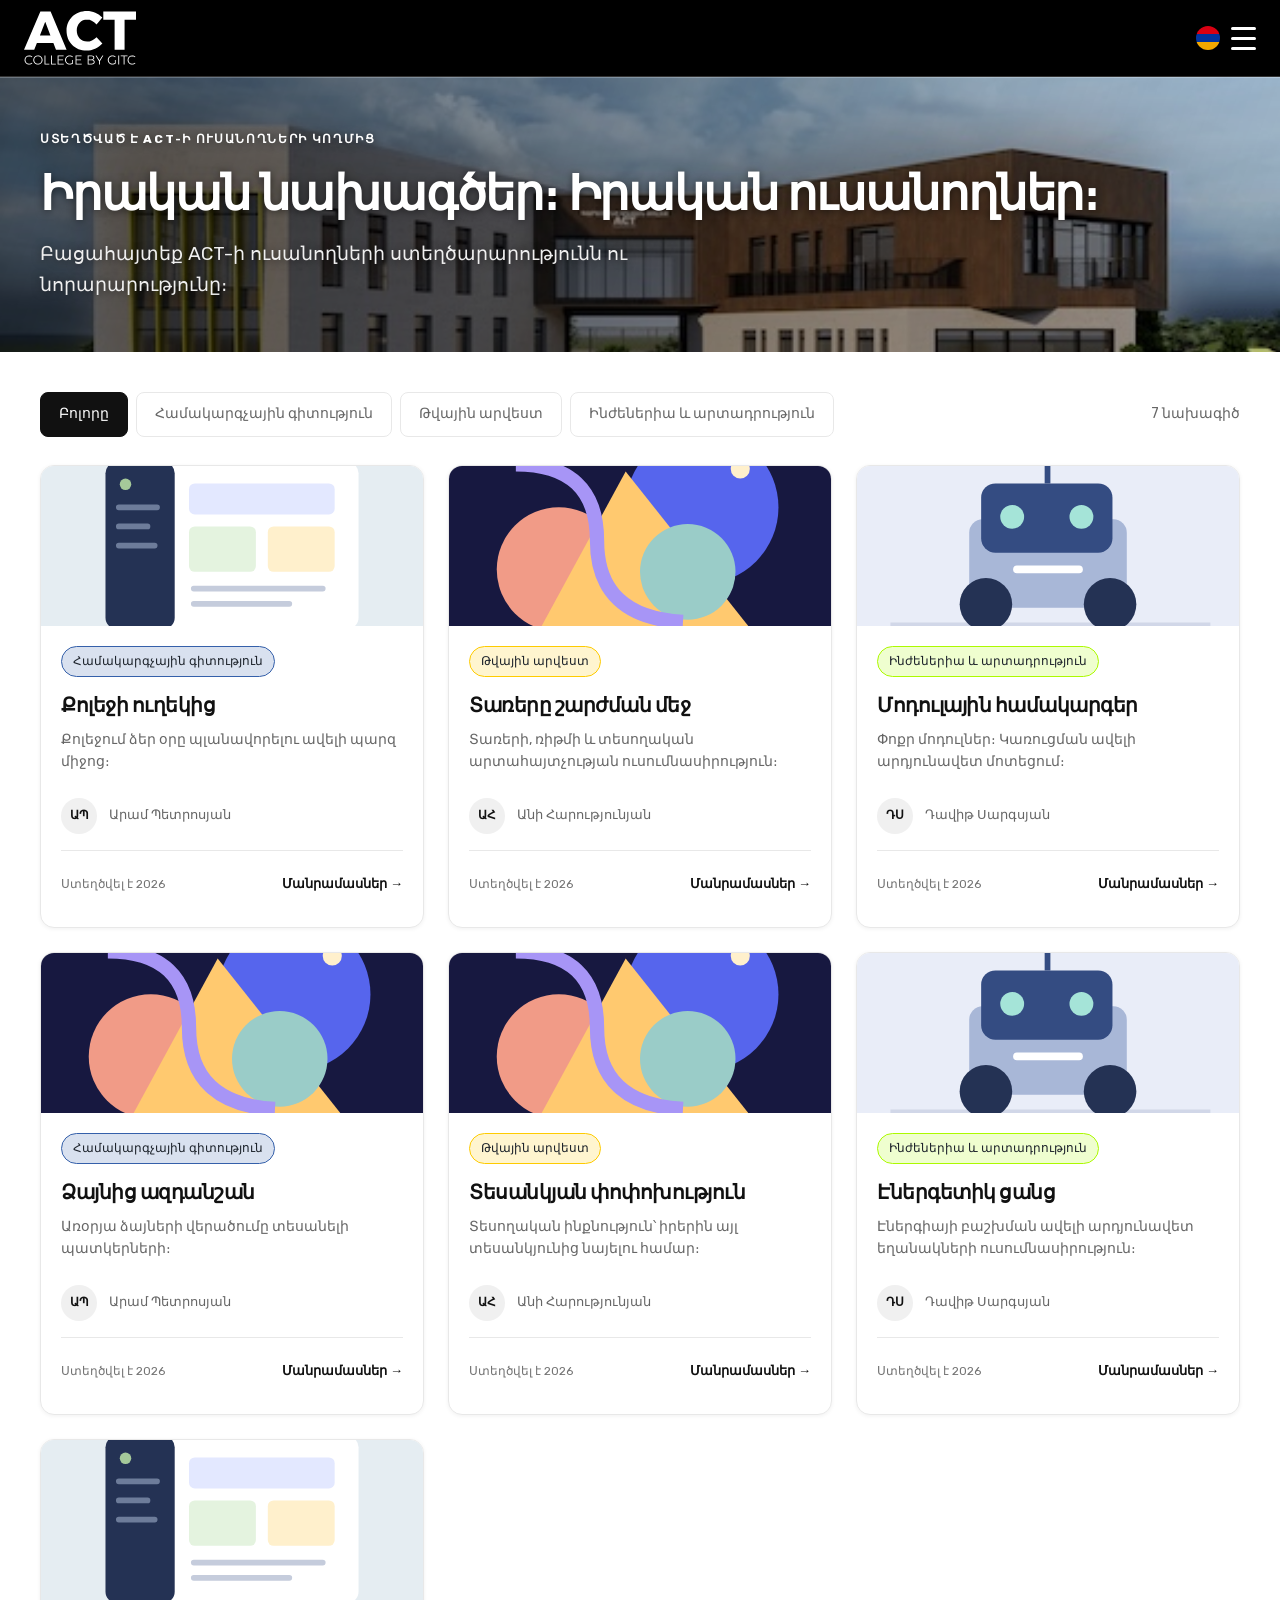
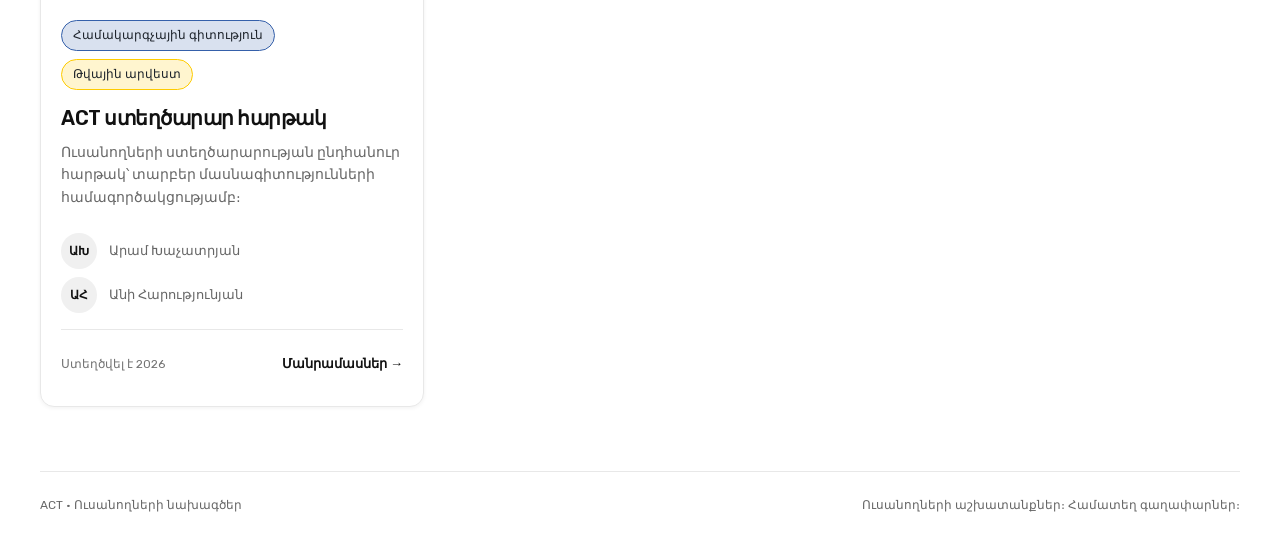
==== commit 6bf5cfaa: "Match mobile ACT menu icon and flag dimensions without a button frame" ====
--- a/index.html
+++ b/index.html
@@ -11,7 +11,7 @@
 
   <title>Student Projects · ACT</title>
 
-  <link rel="stylesheet" href="style.css?v=20261025-menu-1">
+  <link rel="stylesheet" href="style.css?v=20261026-icons-1">
   <script src="script.js?v=20261025-menu-1" defer></script>
 </head>
 
--- a/style.css
+++ b/style.css
@@ -864,24 +864,30 @@
 .college-header #language-option .flag-circle { width: 36px; height: 36px; }
 .college-header #language-option { width: 44px; height: 44px; padding: 4px; }
 .college-header .language-menu { right: 0; top: calc(100% + 8px); width: 44px; padding: 0; border: 0; }
-#college-menu-toggle { display: none; align-items: center; justify-content: center; width: 44px; height: 44px; padding: 10px; border: 1px solid #555; border-radius: 8px; background: transparent; color: #fff; }
-.menu-icon { display: flex; flex-direction: column; gap: 5px; width: 22px; }
-.menu-icon span { display: block; width: 22px; height: 2px; background: currentColor; }
+#college-menu-toggle { display: none; align-items: center; justify-content: center; width: 25px; height: 25px; padding: 0; border: 0; border-radius: 0; background: transparent; color: #fff; }
+.menu-icon { display: flex; flex-direction: column; gap: 7px; width: 25px; }
+.menu-icon span { display: block; width: 25px; height: 3px; border-radius: 2px; background: currentColor; }
 .hero { border-top: 1px solid rgba(255,255,255,.2); background-position: center 28%; }
 .hero h1, .hero .eyebrow, .hero p:last-child { text-shadow: 0 1px 8px rgba(0,0,0,.55); }
 /* Collapse before the translated navigation becomes crowded. */
 .college-header .flag-circle,
 .college-header #language-option .flag-circle { width: 32px; height: 32px; }
 .menu-icon span { transition: transform .3s ease, opacity .3s ease; }
-#college-menu-toggle[aria-expanded="true"] .menu-icon span:nth-child(1) { transform: translateY(7px) rotate(45deg); }
+#college-menu-toggle[aria-expanded="true"] .menu-icon span:nth-child(1) { transform: translateY(10px) rotate(45deg); }
 #college-menu-toggle[aria-expanded="true"] .menu-icon span:nth-child(2) { opacity: 0; }
-#college-menu-toggle[aria-expanded="true"] .menu-icon span:nth-child(3) { transform: translateY(-7px) rotate(-45deg); }
+#college-menu-toggle[aria-expanded="true"] .menu-icon span:nth-child(3) { transform: translateY(-10px) rotate(-45deg); }
 body.college-menu-open { overflow: hidden; padding-top: var(--college-menu-top, 76px); }
 @media (max-width: 1700px) {
-  .college-header-inner { display: flex; flex-wrap: nowrap; gap: 12px; width: calc(100% - 48px); min-height: 76px; padding-block: 10px; }
+  .college-header-inner { display: flex; flex-wrap: nowrap; gap: 11px; width: calc(100% - 48px); min-height: 76px; padding-block: 10px; }
   .college-logo { margin-right: auto; }
   .college-logo svg { width: 112px; }
   .college-header .language-picker { order: 2; z-index: 2; }
+  .college-header #language-toggle,
+  .college-header #language-option { width: 24px; height: 24px; padding: 0; }
+  .college-header .flag-circle,
+  .college-header #language-option .flag-circle { width: 24px; height: 24px; }
+  .college-header .language-menu { width: 24px; }
+
   #college-menu-toggle { display: inline-flex; order: 3; z-index: 2; }
   .college-navigation { display: none; }
   .college-menu-open .college-header { position: fixed; inset: 0; z-index: 1000; }
@@ -900,7 +906,7 @@
   .college-nav-item { font-size: 15px; }
 }
 @media (max-width: 600px) {
-  .college-header-inner { width: calc(100% - 32px); min-height: 72px; padding-block: 10px; }
+  .college-header-inner { width: calc(100% - 48px); min-height: 76px; padding-block: 10px; }
   .college-logo svg { width: 100px; }
 }
 
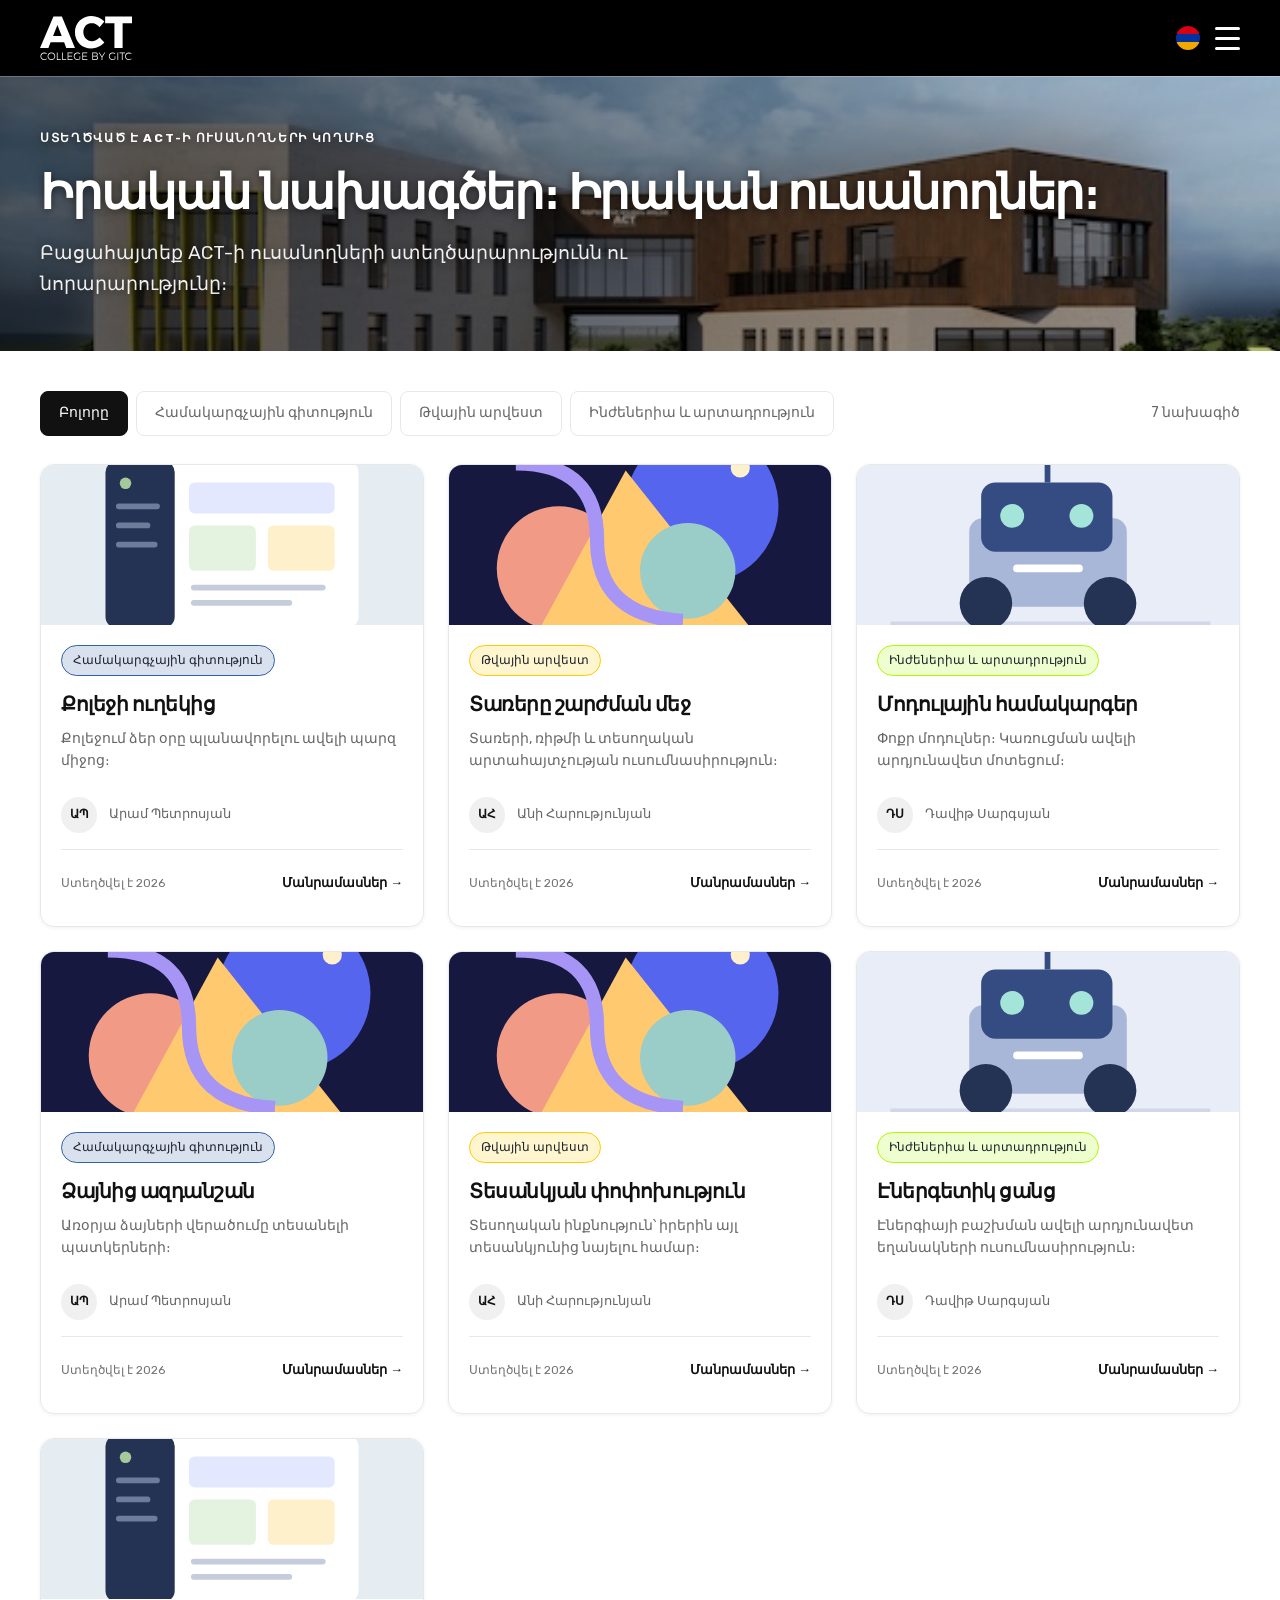
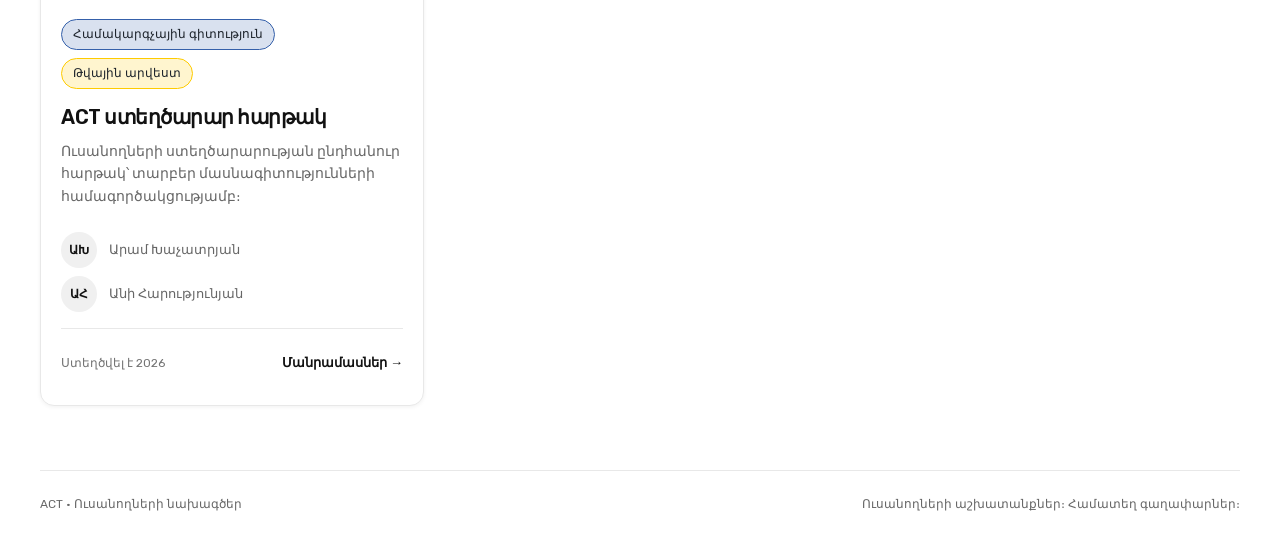
==== commit 42a35765: "Align ACT header spacing, logo and language dropdown with the official site" ====
--- a/index.html
+++ b/index.html
@@ -11,7 +11,7 @@
 
   <title>Student Projects · ACT</title>
 
-  <link rel="stylesheet" href="style.css?v=20261026-icons-1">
+  <link rel="stylesheet" href="style.css?v=20261026-header-2">
   <script src="script.js?v=20261025-menu-1" defer></script>
 </head>
 
--- a/style.css
+++ b/style.css
@@ -878,15 +878,16 @@
 #college-menu-toggle[aria-expanded="true"] .menu-icon span:nth-child(3) { transform: translateY(-10px) rotate(-45deg); }
 body.college-menu-open { overflow: hidden; padding-top: var(--college-menu-top, 76px); }
 @media (max-width: 1700px) {
-  .college-header-inner { display: flex; flex-wrap: nowrap; gap: 11px; width: calc(100% - 48px); min-height: 76px; padding-block: 10px; }
+  .college-header-inner { display: flex; flex-wrap: nowrap; gap: 15px; width: calc(100% - 80px); min-height: 76px; padding-block: 10px; }
   .college-logo { margin-right: auto; }
-  .college-logo svg { width: 112px; }
+  .college-header { border-bottom: 0; }
+  .college-logo svg { width: 92px; }
   .college-header .language-picker { order: 2; z-index: 2; }
   .college-header #language-toggle,
   .college-header #language-option { width: 24px; height: 24px; padding: 0; }
   .college-header .flag-circle,
   .college-header #language-option .flag-circle { width: 24px; height: 24px; }
-  .college-header .language-menu { width: 24px; }
+  .college-header .language-menu { width: 40px; padding: 8px; top: 42.5px; right: -6px; border-radius: 4px; box-shadow: none; }
 
   #college-menu-toggle { display: inline-flex; order: 3; z-index: 2; }
   .college-navigation { display: none; }
@@ -907,7 +908,8 @@
 }
 @media (max-width: 600px) {
   .college-header-inner { width: calc(100% - 48px); min-height: 76px; padding-block: 10px; }
-  .college-logo svg { width: 100px; }
+  .college-header-inner { gap: 11px; }
+  .college-logo svg { width: 92px; }
 }
 
 
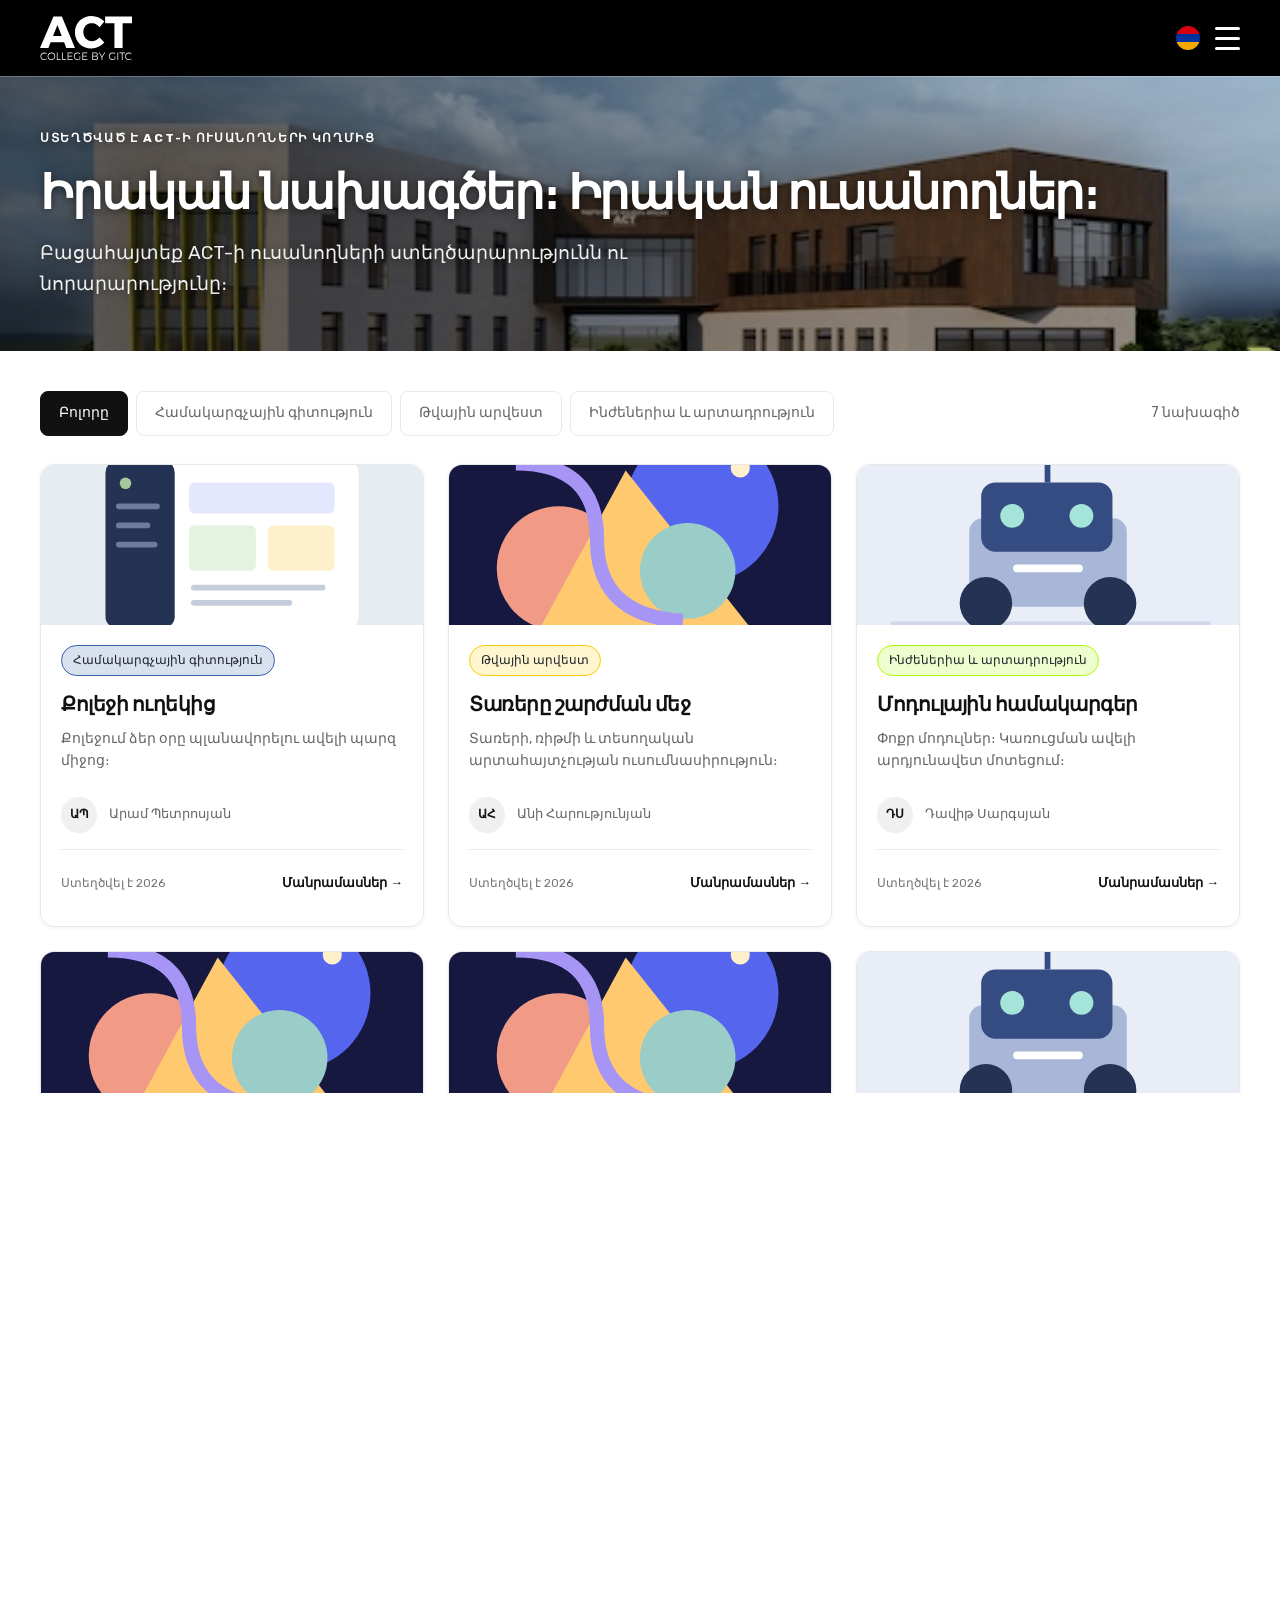
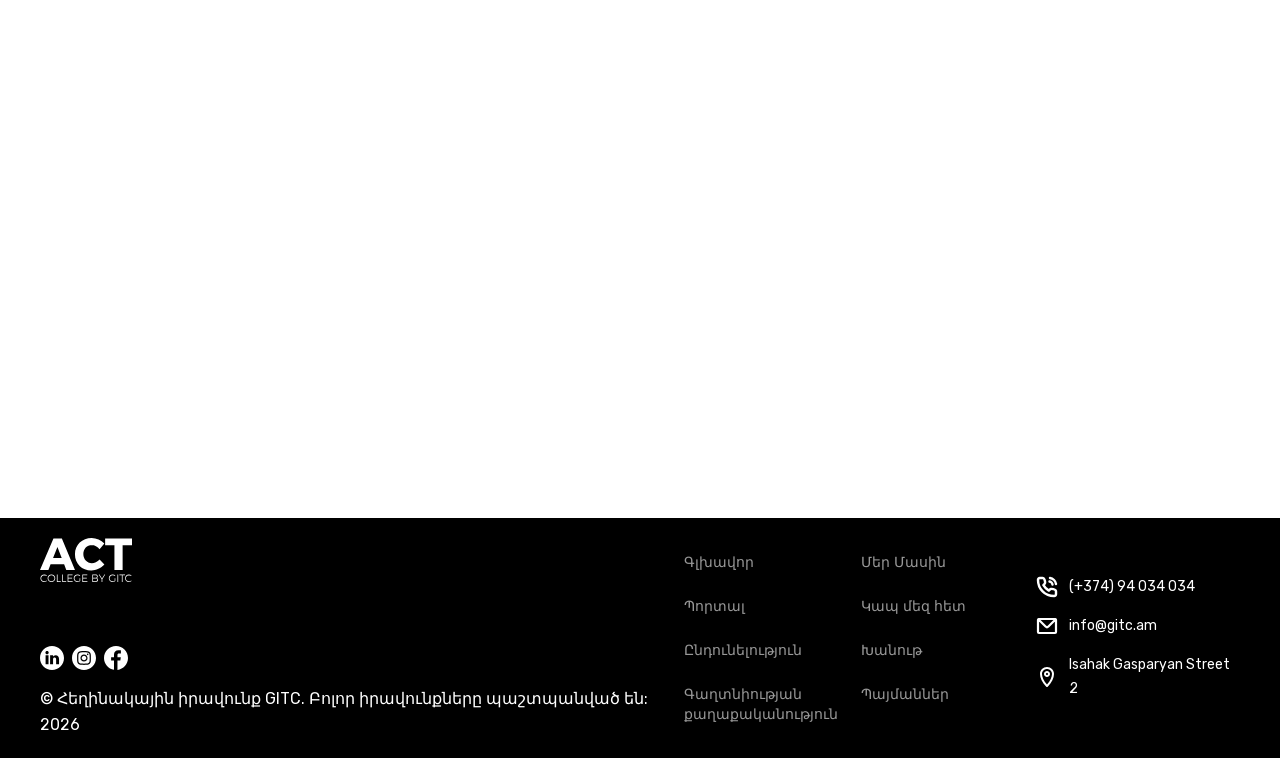
==== commit c9df3c61: "Replace the placeholder footer with ACT branding, translated links and shared language controls" ====
--- a/index.html
+++ b/index.html
@@ -11,8 +11,8 @@
 
   <title>Student Projects · ACT</title>
 
-  <link rel="stylesheet" href="style.css?v=20261026-header-2">
-  <script src="script.js?v=20261025-menu-1" defer></script>
+  <link rel="stylesheet" href="style.css?v=20261028-footer-1">
+  <script src="script.js?v=20261028-footer-1" defer></script>
 </head>
 
 <body>
@@ -50,9 +50,31 @@
 
   <main id="main" tabindex="-1"></main>
 
-  <footer class="container footer">
-    <span data-translation="ACT · Student Projects">ACT · Student Projects</span>
-    <span data-translation="Student work. Shared ideas.">Student work. Shared ideas.</span>
+  <footer class="college-footer">
+    <div class="college-footer-inner">
+      <div class="footer-brand">
+        <a class="footer-logo" href="https://www.actcollege.am/en" data-college-path="" aria-label="ACT College" data-translation-label="ACT College"><svg aria-hidden="true" focusable="false" width="92" height="44" viewBox="0 0 92 44" fill="none" xmlns="http://www.w3.org/2000/svg"><path d="M24.1277 26.3596H10.5895L8.40161 31.9179H0L13.4507 0.493075H21.8523L34.9865 31.9179H26.2752L24.1277 26.3596ZM21.7176 20.0855L17.4293 8.88113L13.0535 20.0855H21.7244H21.7176Z" fill="#fff"></path><path d="M51.8298 6.94952C47.0029 6.94952 43.3407 10.8464 43.3407 16.0467C43.3407 21.247 47.0029 25.1439 51.8298 25.1439C54.4216 25.1439 57.4174 23.7121 59.6053 21.4699L64.3851 26.623C61.0325 30.1619 56.0306 32.4919 51.3855 32.4919C41.9606 32.4919 34.9458 25.4546 34.9458 16.1278C34.9458 6.80094 42.1356 0 51.6951 0C56.3403 0 61.2143 2.10714 64.3379 5.42319L59.5986 11.1638C57.5453 8.56365 54.5495 6.94952 51.823 6.94952H51.8298Z" fill="#fff"></path><path d="M92 0.493225V7.2604H82.6155V31.9113H74.4361V7.2604H65.1391V0.493225H92Z" fill="#fff"></path><path d="M4.26852 37.1518C2.54512 37.1518 1.17178 38.5228 1.17178 40.2382C1.17178 41.9536 2.54512 43.3246 4.26852 43.3246C5.08983 43.3246 5.88422 42.9869 6.48337 42.4331L6.92095 42.9059C6.20736 43.5677 5.23121 44 4.23486 44C2.12773 44 0.437981 42.3251 0.437981 40.2449C0.437981 38.1648 2.13446 36.5169 4.25506 36.5169C5.2514 36.5169 6.21409 36.9154 6.90749 37.5705L6.47664 38.077C5.89095 37.4962 5.08983 37.1585 4.26179 37.1585L4.26852 37.1518Z" fill="#fff"></path><path d="M15.2615 40.2382C15.2615 42.3251 13.565 43.9932 11.431 43.9932C9.29691 43.9932 7.60043 42.3183 7.60043 40.2382C7.60043 38.158 9.29691 36.5101 11.431 36.5101C13.565 36.5101 15.2615 38.1648 15.2615 40.2382ZM8.34096 40.2382C8.34096 41.9536 9.74796 43.3449 11.4444 43.3449C13.1409 43.3449 14.5277 41.9536 14.5277 40.2382C14.5277 38.5227 13.1342 37.1652 11.4444 37.1652C9.75469 37.1652 8.34096 38.5362 8.34096 40.2382Z" fill="#fff"></path><path d="M17.5778 36.5709V43.2706H20.8091V43.9257H16.8574V36.5709H17.5845H17.5778Z" fill="#fff"></path><path d="M22.9626 36.5713V43.2709H26.194V43.926H22.2423V36.5713H22.9693H22.9626Z" fill="#fff"></path><path d="M32.5298 36.571V37.2261H28.3424V39.86H32.0854V40.5151H28.3424V43.2841H32.6644V43.9392H27.6221V36.5845H32.5298V36.571Z" fill="#fff"></path><path d="M39.5853 40.3327H40.2248V43.0274C39.5247 43.615 38.5283 43.9932 37.5387 43.9932C35.4181 43.9932 33.7216 42.3183 33.7216 40.2382C33.7216 38.158 35.4316 36.5101 37.5724 36.5101C38.5822 36.5101 39.5449 36.8883 40.245 37.5097L39.8276 38.023C39.2285 37.4624 38.4139 37.1517 37.5724 37.1517C35.8422 37.1517 34.4554 38.5295 34.4554 40.2382C34.4554 41.9468 35.849 43.3449 37.5791 43.3449C38.2927 43.3449 39.0063 43.095 39.5853 42.683V40.3327Z" fill="#fff"></path><path d="M47.2665 36.5709V37.226H43.0791V39.86H46.8222V40.5151H43.0791V43.2841H47.4011V43.9392H42.3588V36.5844H47.2665V36.5709Z" fill="#fff"></path><path d="M57.7415 38.4012C57.7415 39.2725 57.2299 39.8938 56.3682 40.0762C57.4453 40.2247 58.0781 40.9204 58.0781 41.9267C58.0781 43.1896 57.0952 43.9257 55.4257 43.9257H52.3222V36.5575H55.3988C56.8663 36.5575 57.7482 37.2396 57.7482 38.4012H57.7415ZM56.9943 38.4958C56.9943 37.6854 56.3951 37.2126 55.3584 37.2194H53.0425V39.806H55.3584C56.3951 39.806 56.9943 39.3333 56.9943 38.489V38.4958ZM57.3376 41.8524C57.3376 40.9676 56.6038 40.4544 55.3584 40.4544H53.0425V43.2774H55.3584C56.6038 43.2774 57.3376 42.7641 57.3376 41.8591V41.8524Z" fill="#fff"></path><path d="M62.3457 41.3053V43.9257H61.6186V41.3053L58.7575 36.5709H59.5115L61.9889 40.5286L64.4124 36.5709H65.1664L62.3457 41.3053Z" fill="#fff"></path><path d="M74.6794 40.3327H75.3189V43.0274C74.6188 43.615 73.6224 43.9932 72.6328 43.9932C70.5122 43.9932 68.8157 42.3183 68.8157 40.2382C68.8157 38.158 70.5257 36.5101 72.6665 36.5101C73.6763 36.5101 74.639 36.8883 75.3391 37.5097L74.9217 38.023C74.3226 37.4624 73.508 37.1517 72.6665 37.1517C70.9363 37.1517 69.5495 38.5295 69.5495 40.2382C69.5495 41.9468 70.9431 43.3449 72.6732 43.3449C73.3868 43.3449 74.1004 43.095 74.6794 42.683V40.3327Z" fill="#fff"></path><path d="M78.1728 36.5712V43.9259H77.4458V36.5712H78.1728Z" fill="#fff"></path><path d="M85.0123 36.5643V37.2262H82.5887V43.9258H81.8617V37.2262H79.4381V36.5643H85.0123Z" fill="#fff"></path><path d="M88.9173 37.1518C87.1939 37.1518 85.8206 38.5228 85.8206 40.2382C85.8206 41.9536 87.1939 43.3246 88.9173 43.3246C89.7386 43.3246 90.533 42.9869 91.1322 42.4332L91.5697 42.9059C90.8561 43.5678 89.88 44 88.8837 44C86.7765 44 85.0868 42.3251 85.0868 40.245C85.0868 38.1648 86.7832 36.5169 88.9038 36.5169C89.9002 36.5169 90.8629 36.9154 91.5563 37.5705L91.1254 38.077C90.5397 37.4962 89.7386 37.1585 88.9106 37.1585L88.9173 37.1518Z" fill="#fff"></path></svg></a>
+        <div class="footer-language-picker">
+          <button id="footer-language-toggle" type="button" aria-haspopup="menu" aria-expanded="false" aria-controls="footer-language-menu" aria-label="Language / Լեզու"></button>
+          <div id="footer-language-menu" role="menu" aria-label="Language / Լեզու" hidden>
+            <button id="footer-language-option" type="button" role="menuitem"></button>
+          </div>
+        </div>
+        <div class="footer-social" aria-label="Social media" data-translation-label="Social media"><a href="https://www.linkedin.com/company/gitc-gyumri-information-technologies-center/mycompany/" aria-label="LinkedIn"><svg aria-hidden="true" focusable="false" width="24" height="24" viewBox="0 0 24 24" fill="none" xmlns="http://www.w3.org/2000/svg"><path d="M12 0C5.3736 0 0 5.3736 0 12C0 18.6264 5.3736 24 12 24C18.6264 24 24 18.6264 24 12C24 5.3736 18.6264 0 12 0ZM8.51294 18.1406H5.59039V9.34808H8.51294V18.1406ZM7.05176 8.14746H7.03271C6.052 8.14746 5.41772 7.47235 5.41772 6.6286C5.41772 5.76581 6.07141 5.10938 7.07117 5.10938C8.07092 5.10938 8.68616 5.76581 8.7052 6.6286C8.7052 7.47235 8.07092 8.14746 7.05176 8.14746ZM19.051 18.1406H16.1288V13.4368C16.1288 12.2547 15.7057 11.4485 14.6483 11.4485C13.8409 11.4485 13.3601 11.9923 13.1488 12.5173C13.0715 12.7051 13.0527 12.9677 13.0527 13.2305V18.1406H10.1303C10.1303 18.1406 10.1686 10.173 10.1303 9.34808H13.0527V10.593C13.441 9.9939 14.1359 9.14172 15.6865 9.14172C17.6093 9.14172 19.051 10.3984 19.051 13.099V18.1406Z" fill="#ffffff"></path></svg></a>
+<a href="https://www.instagram.com/gitc_it/" aria-label="Instagram"><svg aria-hidden="true" focusable="false" width="24" height="24" viewBox="0 0 24 24" fill="none" xmlns="http://www.w3.org/2000/svg"><g clip-path="url(#clip0_2860_2436)"><path d="M14.2969 12C14.2969 13.2686 13.2686 14.2969 12 14.2969C10.7314 14.2969 9.70312 13.2686 9.70312 12C9.70312 10.7314 10.7314 9.70312 12 9.70312C13.2686 9.70312 14.2969 10.7314 14.2969 12Z" fill="#ffffff"></path><path d="M17.3715 7.93573C17.261 7.63654 17.0849 7.36572 16.856 7.14343C16.6337 6.91455 16.3631 6.7384 16.0637 6.62799C15.8209 6.53369 15.4562 6.42145 14.7844 6.39087C14.0576 6.35773 13.8397 6.35059 11.9999 6.35059C10.1599 6.35059 9.94196 6.35754 9.21539 6.39069C8.54358 6.42145 8.17865 6.53369 7.93603 6.62799C7.63666 6.7384 7.36584 6.91455 7.14374 7.14343C6.91486 7.36572 6.73871 7.63635 6.62811 7.93573C6.53381 8.17853 6.42157 8.54346 6.39099 9.21527C6.35785 9.94183 6.35071 10.1597 6.35071 11.9998C6.35071 13.8396 6.35785 14.0575 6.39099 14.7842C6.42157 15.4561 6.53381 15.8208 6.62811 16.0636C6.73871 16.363 6.91467 16.6336 7.14355 16.8559C7.36584 17.0848 7.63647 17.2609 7.93585 17.3713C8.17865 17.4658 8.54358 17.5781 9.21539 17.6086C9.94196 17.6418 10.1597 17.6487 11.9997 17.6487C13.8399 17.6487 14.0578 17.6418 14.7842 17.6086C15.456 17.5781 15.8209 17.4658 16.0637 17.3713C16.6647 17.1395 17.1396 16.6645 17.3715 16.0636C17.4658 15.8208 17.578 15.4561 17.6088 14.7842C17.6419 14.0575 17.6489 13.8396 17.6489 11.9998C17.6489 10.1597 17.6419 9.94183 17.6088 9.21527C17.5782 8.54346 17.4659 8.17853 17.3715 7.93573ZM11.9999 15.5379C10.0456 15.5379 8.46136 13.9539 8.46136 11.9996C8.46136 10.0453 10.0456 8.46124 11.9999 8.46124C13.954 8.46124 15.5382 10.0453 15.5382 11.9996C15.5382 13.9539 13.954 15.5379 11.9999 15.5379ZM15.6781 9.14825C15.2214 9.14825 14.8512 8.77801 14.8512 8.32135C14.8512 7.86468 15.2214 7.49445 15.6781 7.49445C16.1348 7.49445 16.505 7.86468 16.505 8.32135C16.5048 8.77801 16.1348 9.14825 15.6781 9.14825Z" fill="#ffffff"></path><path d="M12 0C5.3736 0 0 5.3736 0 12C0 18.6264 5.3736 24 12 24C18.6264 24 24 18.6264 24 12C24 5.3736 18.6264 0 12 0ZM18.8491 14.8409C18.8157 15.5744 18.6991 16.0752 18.5288 16.5135C18.1708 17.4391 17.4391 18.1708 16.5135 18.5288C16.0754 18.6991 15.5744 18.8156 14.8411 18.8491C14.1063 18.8826 13.8715 18.8906 12.0002 18.8906C10.1287 18.8906 9.8941 18.8826 9.15912 18.8491C8.42578 18.8156 7.9248 18.6991 7.48663 18.5288C7.02667 18.3558 6.61029 18.0846 6.26605 17.7339C5.91559 17.3899 5.64441 16.9733 5.47137 16.5135C5.30109 16.0754 5.18445 15.5744 5.15112 14.8411C5.11725 14.1061 5.10938 13.8713 5.10938 12C5.10938 10.1287 5.11725 9.89392 5.15094 9.15912C5.18427 8.4256 5.30072 7.9248 5.47101 7.48645C5.64404 7.02667 5.91541 6.61011 6.26605 6.26605C6.61011 5.91541 7.02667 5.64423 7.48645 5.47119C7.9248 5.3009 8.4256 5.18445 9.15912 5.15094C9.89392 5.11743 10.1287 5.10938 12 5.10938C13.8713 5.10938 14.1061 5.11743 14.8409 5.15112C15.5744 5.18445 16.0752 5.3009 16.5135 5.47101C16.9733 5.64404 17.3899 5.91541 17.7341 6.26605C18.0846 6.61029 18.356 7.02667 18.5288 7.48645C18.6993 7.9248 18.8157 8.4256 18.8492 9.15912C18.8828 9.89392 18.8906 10.1287 18.8906 12C18.8906 13.8713 18.8828 14.1061 18.8491 14.8409Z" fill="#ffffff"></path></g><defs><clipPath id="clip0_2860_2436"><rect width="24" height="24" fill="white"></rect></clipPath></defs></svg></a>
+<a href="https://www.facebook.com/gyumri.gtech" aria-label="Facebook"><svg aria-hidden="true" focusable="false" width="24" height="24" viewBox="0 0 24 24" fill="none" xmlns="http://www.w3.org/2000/svg"><path d="M12.0001 0.0498047C5.37268 0.0498047 0 5.42249 0 12.0499C0 17.9939 4.32626 22.9165 9.9987 23.8697V14.5534H7.10393V11.2009H9.9987V8.72881C9.9987 5.86053 11.7506 4.29748 14.3096 4.29748C15.5353 4.29748 16.5886 4.38881 16.8944 4.42903V7.42715L15.1194 7.42801C13.728 7.42801 13.4598 8.08908 13.4598 9.05949V11.1991H16.7798L16.3468 14.5517H13.4598V23.9499C19.397 23.2273 24 18.1792 24 12.0464C24 5.42249 18.6273 0.0498047 12.0001 0.0498047Z" fill="#ffffff"></path></svg></a></div>
+        <p id="footer-copyright">© Copyright GITC. All Rights Reserved. 2026</p>
+      </div>
+      <nav class="footer-links" aria-label="Footer navigation" data-translation-label="Footer navigation">
+        <div><a href="https://www.actcollege.am/en" data-college-path="" data-translation="Home">Home</a><a href="https://portal.actcollege.am/login/student" data-translation="Portal">Portal</a><a href="https://www.actcollege.am/en/admission" data-college-path="/admission" data-translation="Admission">Admission</a><a href="https://www.actcollege.am/en/privacy-policy" data-college-path="/privacy-policy" data-translation="Privacy policy">Privacy policy</a></div>
+        <div><a href="https://www.actcollege.am/en/about" data-college-path="/about" data-translation="About Us">About Us</a><a href="https://www.actcollege.am/en/contact" data-college-path="/contact" data-translation="Contact Us">Contact Us</a><a href="https://www.actcollege.am/en/store" data-college-path="/store" data-translation="Store">Store</a><a href="https://www.actcollege.am/en/terms" data-college-path="/terms" data-translation="Terms">Terms</a></div>
+      </nav>
+      <address class="footer-contact" aria-label="Contact Us" data-translation-label="Contact Us">
+        <a href="tel:+37494034034"><span class="footer-contact-icon"><svg aria-hidden="true" focusable="false" width="59" height="59" viewBox="0 0 59 59" fill="none" xmlns="http://www.w3.org/2000/svg"><path d="M35.6458 15.9792C37.458 16.3327 39.2569 17.1319 40.5625 18.4375C41.8681 19.7431 42.6673 21.542 43.0208 23.3542M36.875 7.375C40.64 7.79326 44.028 9.61471 46.7083 12.2917C49.3887 14.9686 51.202 18.3605 51.625 22.125M51.6237 40.5051V47.1666C51.634 49.7131 49.3443 51.8395 46.7734 51.6077C24.5835 51.625 7.37515 34.2568 7.39252 12.2159C7.16097 9.65866 9.27686 7.37761 11.8201 7.37522H18.4948C19.5746 7.36461 20.6214 7.74621 21.4401 8.4489C23.7676 10.4467 25.2648 17.2274 24.6887 19.923C24.239 22.0276 22.1175 23.4999 20.6752 24.9394C23.8425 30.4985 28.4545 35.1014 34.0247 38.2624C35.467 36.823 36.9423 34.7057 39.051 34.2568C41.7561 33.6811 48.5805 35.1803 50.5702 37.5241C51.2758 38.3552 51.6507 39.4161 51.6237 40.5051Z" stroke="currentColor" stroke-width="6" stroke-linecap="round" stroke-linejoin="round"></path></svg></span><span>(+374) 94 034 034</span></a>
+        <a href="mailto:info@gitc.am"><span class="footer-contact-icon"><svg aria-hidden="true" focusable="false" width="65" height="65" viewBox="0 0 65 65" fill="none" xmlns="http://www.w3.org/2000/svg"><path d="M8.91825 14.3349C9.40836 13.8448 10.0854 13.5417 10.8333 13.5417H54.1667C54.9146 13.5417 55.5916 13.8448 56.0817 14.3349M8.91825 14.3349C8.42814 14.825 8.125 15.5021 8.125 16.25V48.75C8.125 50.2458 9.33756 51.4583 10.8333 51.4583H54.1667C55.6624 51.4583 56.875 50.2458 56.875 48.75V16.25C56.875 15.5021 56.5719 14.825 56.0817 14.3349M8.91825 14.3349L28.6698 34.0864C30.7852 36.2017 34.2148 36.2017 36.3302 34.0864L56.0817 14.3349" stroke="currentColor" stroke-width="6" stroke-linecap="round" stroke-linejoin="round"></path></svg></span><span>info@gitc.am</span></a>
+        <a href="https://www.actcollege.am/en/contact" data-college-path="/contact"><span class="footer-contact-icon"><svg aria-hidden="true" focusable="false" width="14" height="20" viewBox="0 0 14 20" fill="none" xmlns="http://www.w3.org/2000/svg"><path fill-rule="evenodd" clip-rule="evenodd" d="M7 2C4.23858 2 2 4.23858 2 7C2 9.7879 3.61169 13.8673 7 17.5553C10.3883 13.8673 12 9.7879 12 7C12 4.23858 9.76142 2 7 2ZM0 7C0 3.13401 3.13401 0 7 0C10.866 0 14 3.13401 14 7C14 10.6522 11.8356 15.5787 7.70711 19.7071C7.31658 20.0976 6.68342 20.0976 6.29289 19.7071C2.16444 15.5787 0 10.6522 0 7Z" fill="currentColor"></path><path fill-rule="evenodd" clip-rule="evenodd" d="M7 8C7.55228 8 8 7.55228 8 7C8 6.44772 7.55228 6 7 6C6.44772 6 6 6.44772 6 7C6 7.55228 6.44772 8 7 8ZM7 10C8.65685 10 10 8.65685 10 7C10 5.34315 8.65685 4 7 4C5.34315 4 4 5.34315 4 7C4 8.65685 5.34315 10 7 10Z" fill="currentColor"></path></svg></span><span>Isahak Gasparyan Street 2</span></a>
+      </address>
+    </div>
   </footer>
 
   <noscript>
--- a/style.css
+++ b/style.css
@@ -935,3 +935,44 @@
     overflow-wrap: anywhere;
   }
 }
+
+/* ACT College footer, shared by the catalogue, projects and student profiles. */
+.college-footer { background: #000; color: #fff; margin-top: 48px; }
+.college-footer-inner { width: calc(100% - 80px); max-width: 1920px; margin-inline: auto; padding-block: 20px; display: flex; align-items: center; justify-content: space-between; gap: 24px; }
+.footer-brand { min-width: 0; }
+.footer-logo { display: inline-block; line-height: 0; }
+.footer-logo svg { display: block; width: 92px; height: 44px; }
+.footer-language-picker { position: relative; width: max-content; margin-top: 16px; }
+#footer-language-toggle, #footer-language-option { display: flex; align-items: center; border: 0; padding: 0; background: transparent; color: #fff; font: 16px/16px Arial, sans-serif; }
+.college-footer .flag-circle { width: 24px; height: 24px; flex-shrink: 0; }
+.footer-language-name { margin-left: 8px; }
+.footer-language-arrow { margin-left: 15.17px; width: 10px; height: 7px; }
+#footer-language-menu { position: absolute; z-index: 20; bottom: calc(100% + 8px); left: 0; min-width: 96px; padding: 8px; border-radius: 4px; background: #fff; }
+#footer-language-menu[hidden] { display: none; }
+#footer-language-option { width: 100%; color: #111; min-height: 24px; }
+.footer-social { display: flex; align-items: center; gap: 8px; margin-block: 16px; }
+.footer-social a, .footer-social svg { display: block; width: 24px; height: 24px; }
+#footer-copyright { margin: 0; font-size: 16px; font-weight: 400; line-height: 26px; overflow-wrap: anywhere; }
+.footer-links { display: flex; justify-content: space-between; flex: 0 0 327px; gap: 27px; }
+.footer-links > div { display: flex; flex-direction: column; gap: 24px; width: 150px; }
+.footer-links a { color: rgba(255,255,255,.596); font: 14px/20px Arial, sans-serif; text-decoration: none; transition: color .3s ease, transform .3s ease; transform-origin: left center; }
+.footer-links a:hover, .footer-links a:focus-visible { color: #fff; text-decoration: none; }
+@media (hover: hover) and (pointer: fine) { .footer-links a:hover { transform: scale(1.1); } }
+.footer-contact { display: flex; flex: 0 0 205px; flex-direction: column; gap: 15px; margin: 0; font-style: normal; }
+.footer-contact a { display: flex; align-items: center; gap: 10px; color: #fff; font-size: 14px; line-height: 24px; text-decoration: none; }
+.footer-contact a:hover { text-decoration: underline; }
+.footer-contact-icon { display: flex; align-items: center; justify-content: center; width: 24px; height: 24px; flex-shrink: 0; }
+.footer-contact-icon svg { max-width: 24px; max-height: 24px; }
+.footer-contact-icon svg[viewBox="0 0 59 59"], .footer-contact-icon svg[viewBox="0 0 65 65"] { width: 24px; height: 24px; }
+@media (max-width: 1100px) {
+  .college-footer-inner { flex-direction: column; align-items: flex-start; gap: 0; }
+  .footer-brand { width: 100%; }
+  .footer-links { flex-basis: auto; width: 327px; max-width: 100%; margin-block: 34px; }
+  .footer-contact { flex-basis: auto; }
+}
+@media (max-width: 600px) {
+  .college-footer-inner { width: calc(100% - 48px); }
+  .footer-links { gap: 20px; }
+  .footer-links > div { width: calc((100% - 20px) / 2); min-width: 0; }
+  .footer-links a, .footer-contact a { overflow-wrap: anywhere; }
+}
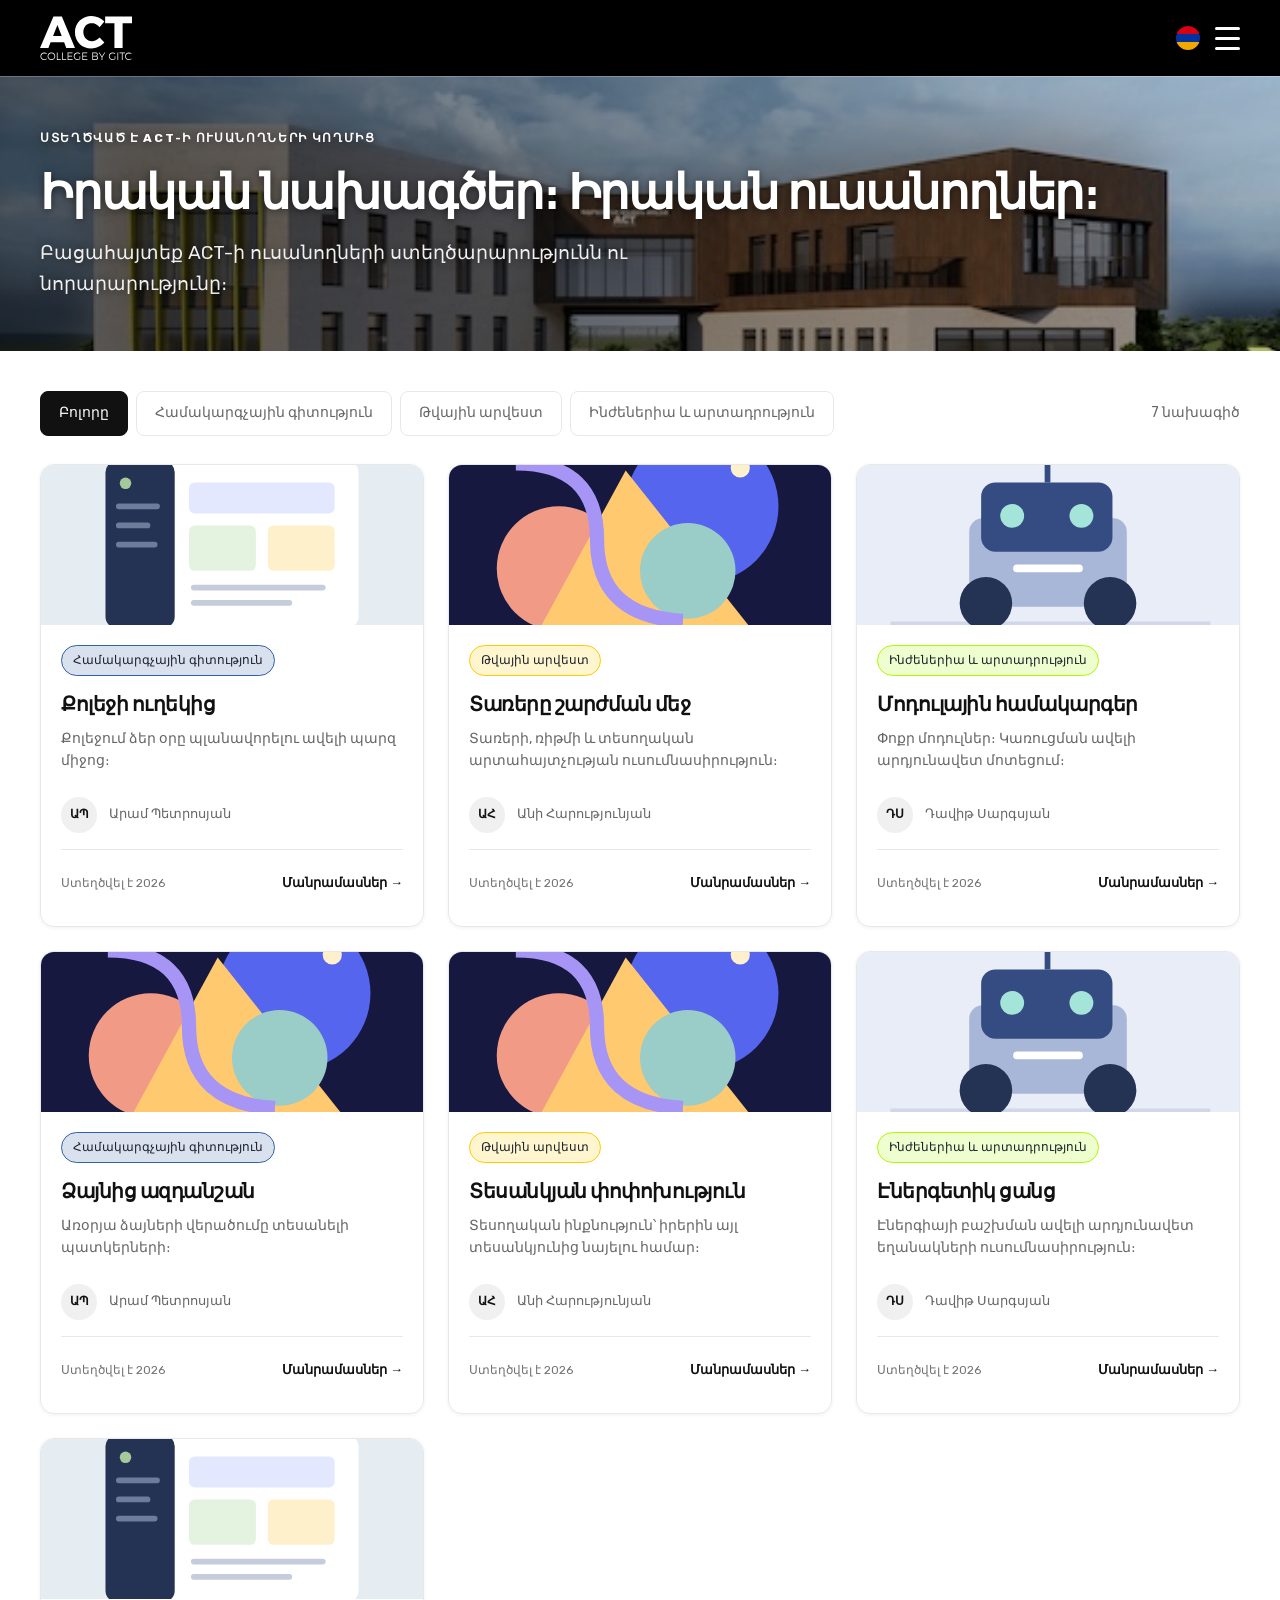
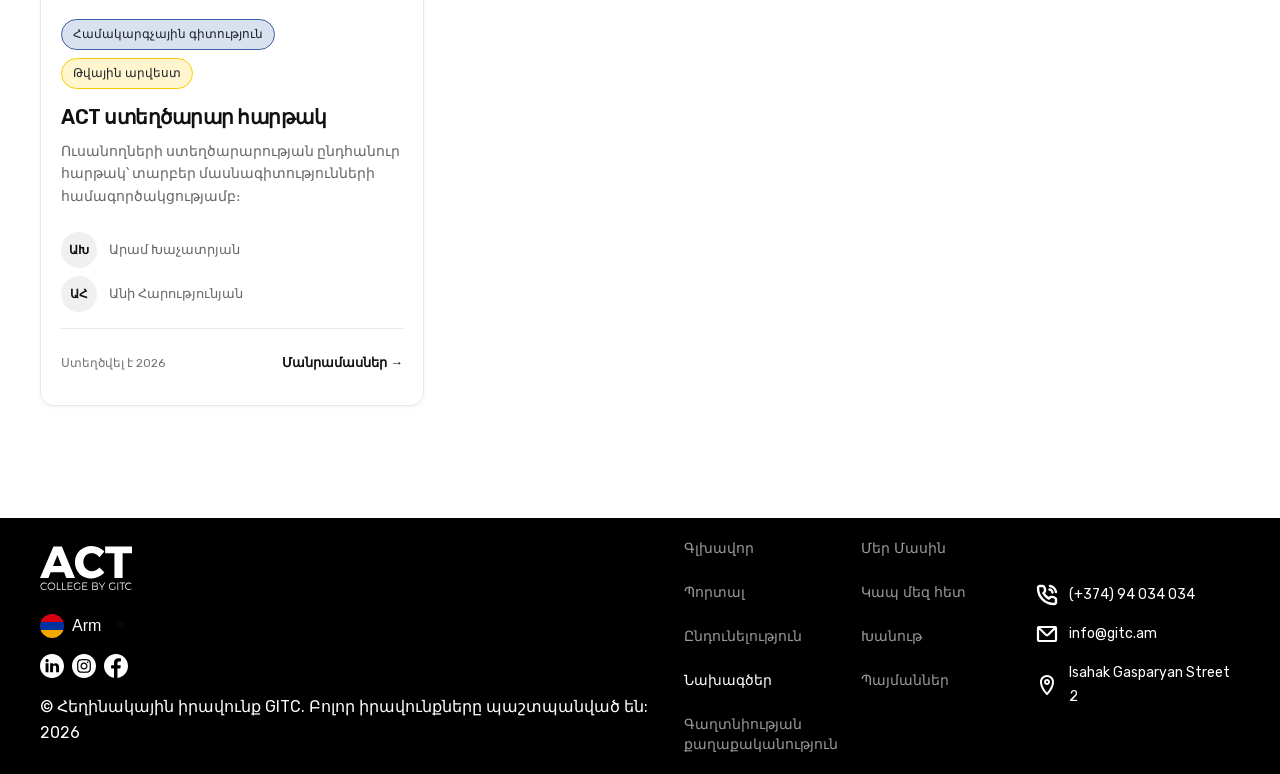
==== commit 49708e6d: "Add translated Projects footer link with active section highlighting" ====
--- a/index.html
+++ b/index.html
@@ -11,8 +11,8 @@
 
   <title>Student Projects · ACT</title>
 
-  <link rel="stylesheet" href="style.css?v=20261028-footer-1">
-  <script src="script.js?v=20261028-footer-1" defer></script>
+  <link rel="stylesheet" href="style.css?v=20261028-footer-projects-2">
+  <script src="script.js?v=20261028-footer-projects-2" defer></script>
 </head>
 
 <body>
@@ -66,7 +66,7 @@
         <p id="footer-copyright">© Copyright GITC. All Rights Reserved. 2026</p>
       </div>
       <nav class="footer-links" aria-label="Footer navigation" data-translation-label="Footer navigation">
-        <div><a href="https://www.actcollege.am/en" data-college-path="" data-translation="Home">Home</a><a href="https://portal.actcollege.am/login/student" data-translation="Portal">Portal</a><a href="https://www.actcollege.am/en/admission" data-college-path="/admission" data-translation="Admission">Admission</a><a href="https://www.actcollege.am/en/privacy-policy" data-college-path="/privacy-policy" data-translation="Privacy policy">Privacy policy</a></div>
+        <div><a href="https://www.actcollege.am/en" data-college-path="" data-translation="Home">Home</a><a href="https://portal.actcollege.am/login/student" data-translation="Portal">Portal</a><a href="https://www.actcollege.am/en/admission" data-college-path="/admission" data-translation="Admission">Admission</a><a href="./#/projects/All" data-translation="Projects">Projects</a><a href="https://www.actcollege.am/en/privacy-policy" data-college-path="/privacy-policy" data-translation="Privacy policy">Privacy policy</a></div>
         <div><a href="https://www.actcollege.am/en/about" data-college-path="/about" data-translation="About Us">About Us</a><a href="https://www.actcollege.am/en/contact" data-college-path="/contact" data-translation="Contact Us">Contact Us</a><a href="https://www.actcollege.am/en/store" data-college-path="/store" data-translation="Store">Store</a><a href="https://www.actcollege.am/en/terms" data-college-path="/terms" data-translation="Terms">Terms</a></div>
       </nav>
       <address class="footer-contact" aria-label="Contact Us" data-translation-label="Contact Us">
--- a/style.css
+++ b/style.css
@@ -956,7 +956,7 @@
 .footer-links { display: flex; justify-content: space-between; flex: 0 0 327px; gap: 27px; }
 .footer-links > div { display: flex; flex-direction: column; gap: 24px; width: 150px; }
 .footer-links a { color: rgba(255,255,255,.596); font: 14px/20px Arial, sans-serif; text-decoration: none; transition: color .3s ease, transform .3s ease; transform-origin: left center; }
-.footer-links a:hover, .footer-links a:focus-visible { color: #fff; text-decoration: none; }
+.footer-links a.active, .footer-links a:hover, .footer-links a:focus-visible { color: #fff; text-decoration: none; }
 @media (hover: hover) and (pointer: fine) { .footer-links a:hover { transform: scale(1.1); } }
 .footer-contact { display: flex; flex: 0 0 205px; flex-direction: column; gap: 15px; margin: 0; font-style: normal; }
 .footer-contact a { display: flex; align-items: center; gap: 10px; color: #fff; font-size: 14px; line-height: 24px; text-decoration: none; }
